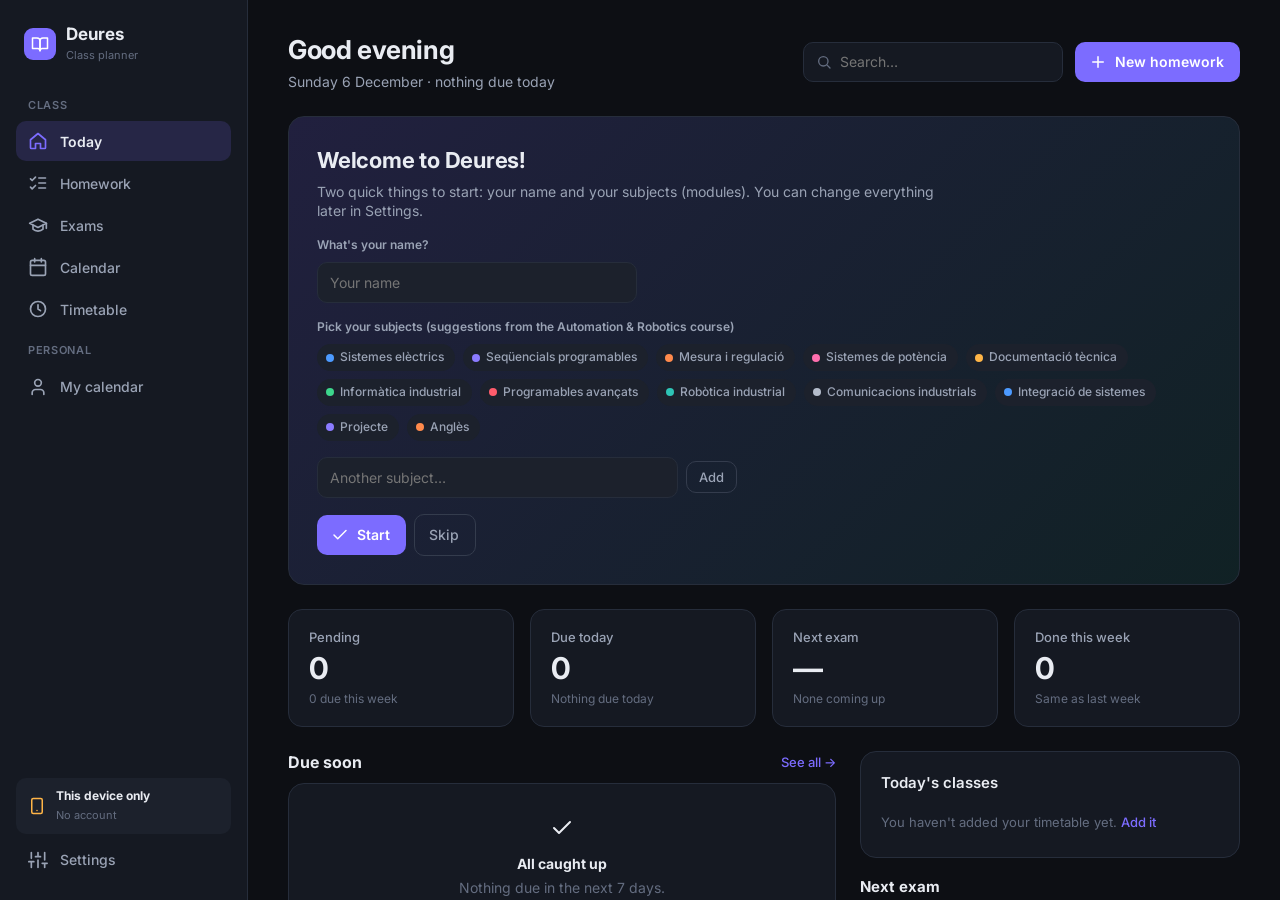
==== index.html @ d6d0799f "Add files via upload" ====
<!DOCTYPE html>
<html lang="es">
<head>
<meta charset="utf-8">
<meta name="viewport" content="width=device-width,initial-scale=1,viewport-fit=cover">
<meta name="theme-color" content="#0D0F14">
<meta name="color-scheme" content="dark">
<meta name="mobile-web-app-capable" content="yes">
<meta name="apple-mobile-web-app-capable" content="yes">
<meta name="apple-mobile-web-app-status-bar-style" content="black-translucent">
<meta name="apple-mobile-web-app-title" content="Deures">
<meta name="description" content="Deberes, exámenes, horario y calendario personal.">
<title>Deures · Agenda de clase</title>
<link rel="manifest" href="manifest.webmanifest">
<link rel="icon" type="image/png" sizes="32x32" href="icons/favicon-32.png">
<link rel="apple-touch-icon" href="icons/apple-touch-180.png">
<link rel="preconnect" href="https://fonts.googleapis.com">
<link rel="preconnect" href="https://fonts.gstatic.com" crossorigin>
<link href="https://fonts.googleapis.com/css2?family=Inter:wght@400;500;600;700&display=swap" rel="stylesheet">
<style>
:root{
  --bg-app:#0D0F14; --bg-surface:#151922; --bg-elevated:#1C212C; --bg-hover:#242A37;
  --border:#262D3B; --border-strong:#343C4D;
  --text:#E9ECF2; --text-2:#9AA3B5; --text-3:#646D80; --on-accent:#fff;
  --accent:#7C6CFF; --accent-soft:rgba(124,108,255,.16);
  --personal:#2EC4B6; --personal-soft:rgba(46,196,182,.16);
  --success:#3DD68C; --success-soft:rgba(61,214,140,.16);
  --warning:#FFB547; --warning-soft:rgba(255,181,71,.16);
  --danger:#FF5C6C; --danger-soft:rgba(255,92,108,.16);
  --radius:12px; --radius-lg:16px;
  --sidebar:248px;
  --safe-b: env(safe-area-inset-bottom, 0px);
  --safe-t: env(safe-area-inset-top, 0px);
}
*{box-sizing:border-box;margin:0;padding:0}
html,body{height:100%}
body{background:var(--bg-app);color:var(--text);font:14px/1.4 'Inter',system-ui,-apple-system,Segoe UI,Roboto,sans-serif;-webkit-font-smoothing:antialiased;overflow:hidden}
button,input,textarea,select{font:inherit;color:inherit}
button{background:none;border:0;cursor:pointer}
input,textarea,select{background:var(--bg-elevated);border:1px solid var(--border);border-radius:10px;padding:10px 12px;outline:none;width:100%}
input:focus,textarea:focus,select:focus{border-color:var(--accent)}
textarea{resize:vertical;min-height:72px;line-height:1.5}
input[type=date],input[type=time]{color-scheme:dark}
select{appearance:none;-webkit-appearance:none}
svg.i{width:20px;height:20px;flex:none;stroke:currentColor;fill:none;stroke-width:2;stroke-linecap:round;stroke-linejoin:round}
svg.i.s14{width:14px;height:14px} svg.i.s16{width:16px;height:16px} svg.i.s18{width:18px;height:18px} svg.i.s24{width:24px;height:24px}
.muted{color:var(--text-3)} .sec{color:var(--text-2)}
.cap{font-size:11px;font-weight:600;letter-spacing:.06em;text-transform:uppercase;color:var(--text-3)}
.row{display:flex;align-items:center;gap:8px}
.grow{flex:1;min-width:0}
.hide{display:none!important}

/* ---------- app shell ---------- */
#app{display:flex;height:100%}
.sidebar{width:var(--sidebar);flex:none;background:var(--bg-surface);border-right:1px solid var(--border);display:flex;flex-direction:column;padding:24px 16px 20px;gap:2px;overflow-y:auto}
.logo{display:flex;align-items:center;gap:10px;padding:0 8px 20px}
.logo .mark{width:32px;height:32px;border-radius:9px;background:var(--accent);display:grid;place-items:center;color:#fff}
.logo b{font-size:17px;display:block;line-height:1.2}
.logo small{font-size:11px;color:var(--text-3)}
.nav-cap{padding:12px 12px 6px}
.nav{display:flex;align-items:center;gap:12px;padding:10px 12px;border-radius:10px;color:var(--text-2);font-weight:500;width:100%;text-align:left;text-decoration:none}
.nav:hover{background:var(--bg-hover);color:var(--text)}
.nav.on{background:var(--accent-soft);color:var(--text);font-weight:600}
.nav.on svg{color:var(--accent)}
.nav.pers.on{background:var(--personal-soft)} .nav.pers.on svg{color:var(--personal)}
.nav .badge{margin-left:auto;font-size:11px;font-weight:600;color:var(--text-2);background:var(--bg-elevated);border-radius:999px;padding:1px 7px}
.sync{display:flex;align-items:center;gap:10px;padding:10px 12px;border-radius:10px;background:var(--bg-elevated);margin-top:auto;margin-bottom:4px}
.sync b{font-size:12px;display:block} .sync small{font-size:11px;color:var(--text-3)}
.sync.ok svg{color:var(--success)} .sync.warn svg{color:var(--warning)} .sync.load svg{color:var(--text-3)}
main{flex:1;min-width:0;overflow-y:auto;padding:32px 40px;display:flex;flex-direction:column;gap:24px}
.head{display:flex;align-items:center;justify-content:space-between;gap:16px;flex-wrap:wrap}
.head h1{font-size:26px;letter-spacing:-.015em;font-weight:700}
.head p{color:var(--text-2);margin-top:4px}
.head .acts{display:flex;align-items:center;gap:12px}
.search{display:flex;align-items:center;gap:8px;width:260px;height:40px;padding:0 12px;border-radius:10px;background:var(--bg-surface);border:1px solid var(--border);color:var(--text-3)}
.search input{border:0;background:none;padding:0;height:100%;color:var(--text)}
.btn{display:inline-flex;align-items:center;justify-content:center;gap:8px;padding:10px 16px 10px 14px;border-radius:10px;background:var(--accent);color:#fff;font-weight:600;white-space:nowrap}
.btn:hover{filter:brightness(1.08)}
.btn.pers{background:var(--personal);color:#06201d}
.btn.ghost{background:none;border:1px solid var(--border-strong);color:var(--text-2);font-weight:500}
.btn.ghost:hover{background:var(--bg-hover);color:var(--text)}
.btn.danger{background:none;border:1px solid var(--border-strong);color:var(--danger);font-weight:500}
.btn.sm{padding:6px 12px;font-size:13px}
.link{color:var(--accent);font-weight:500;font-size:13px;text-decoration:none}
.link:hover{text-decoration:underline}
.exam .info .chip,.detail>.chip,.sheet>.chip{align-self:flex-start}
.card{background:var(--bg-surface);border:1px solid var(--border);border-radius:var(--radius-lg);padding:20px;display:flex;flex-direction:column;gap:14px}
.card h3{font-size:15px;font-weight:600}
.card-h{display:flex;align-items:center;justify-content:space-between;gap:8px}
.empty{color:var(--text-3);font-size:13px;padding:6px 0}
.empty-big{text-align:center;padding:48px 20px;color:var(--text-2);display:flex;flex-direction:column;align-items:center;gap:12px}
.empty-big svg{width:40px;height:40px;color:var(--text-3)}

/* stats */
.stats{display:grid;grid-template-columns:repeat(4,1fr);gap:16px}
.stat{background:var(--bg-surface);border:1px solid var(--border);border-radius:14px;padding:18px 20px;display:flex;flex-direction:column;gap:6px;text-align:left}
.stat span{font-size:13px;color:var(--text-2);font-weight:500}
.stat b{font-size:30px;letter-spacing:-.02em;line-height:1.1}
.stat small{font-size:12px;color:var(--text-3)}

/* chip */
.chip{display:inline-flex;align-items:center;gap:6px;padding:4px 10px 4px 8px;border-radius:999px;background:var(--bg-elevated);font-size:12px;font-weight:500;color:var(--text-2);max-width:220px;white-space:nowrap}
.chip i{width:8px;height:8px;border-radius:50%;flex:none;background:var(--c,#888)}
.chip em{font-style:normal;overflow:hidden;text-overflow:ellipsis}
button.chip{border:1px solid transparent}
button.chip:hover{color:var(--text)}
button.chip.on{background:color-mix(in srgb,var(--c) 18%,transparent);border-color:var(--c);color:var(--text)}
.pill-f{padding:5px 12px;border-radius:999px;background:var(--bg-elevated);font-size:12px;font-weight:500;color:var(--text-2)}
.pill-f.on{background:var(--accent-soft);color:var(--accent);font-weight:600}

/* segmented */
.seg{display:inline-flex;gap:2px;padding:3px;border-radius:10px;background:var(--bg-elevated)}
.seg.box{background:var(--bg-surface);border:1px solid var(--border);padding:4px}
.seg button{padding:6px 14px;border-radius:7px;color:var(--text-2);font-weight:500;font-size:13px;flex:1;white-space:nowrap}
.seg button.on{background:var(--bg-hover);color:var(--text);font-weight:600}
.seg button.on.alta{background:var(--danger-soft);color:var(--danger)}
.seg button.on.media{background:var(--warning-soft);color:var(--warning)}
.seg button.on.baja{background:var(--bg-hover);color:var(--text)}
.seg button.on.acc{background:var(--accent-soft);color:var(--text)}
.seg button.on.pers{background:var(--personal-soft);color:var(--personal)}
.seg.full{display:flex;width:100%}

/* task row */
.task{display:flex;align-items:center;gap:14px;padding:14px 16px;border-radius:var(--radius);background:var(--bg-surface);border:1px solid var(--border);cursor:pointer;text-align:left;width:100%}
.task:hover{border-color:var(--border-strong)}
.task.sel{border-color:var(--accent);box-shadow:0 0 0 .5px var(--accent)}
.task.done{opacity:.7}
.task.done .t-title{color:var(--text-3);text-decoration:line-through}
.cb{width:20px;height:20px;border-radius:6px;border:1.5px solid var(--text-3);flex:none;display:grid;place-items:center;color:var(--bg-app)}
.cb:hover{border-color:var(--success)}
.cb.on{background:var(--success);border-color:var(--success)}
.cb.on svg{stroke-width:3}
.cb.sm{width:18px;height:18px;border-radius:5px}
.t-body{flex:1;min-width:0;display:flex;flex-direction:column;gap:6px}
.t-title{font-weight:500;overflow:hidden;text-overflow:ellipsis;white-space:nowrap}
.t-meta{display:flex;align-items:center;gap:12px;font-size:12px;color:var(--text-2);min-width:0;flex-wrap:wrap;row-gap:4px}
.t-meta .m{display:inline-flex;align-items:center;gap:4px;white-space:nowrap}
.t-meta .m svg{color:var(--text-3)}
.t-meta .over{color:var(--danger)}
.t-meta .m.st{color:var(--text-3)}
.kind{font-size:10px;font-weight:700;letter-spacing:.06em;padding:2px 6px;border-radius:5px;background:var(--accent-soft);color:var(--accent)}
.kind.examen{background:var(--danger-soft);color:var(--danger)}
.kind.personal{background:var(--personal-soft);color:var(--personal)}
.kind.deber{background:var(--bg-elevated);color:var(--text-2)}
.flag{color:var(--text-3)} .flag.alta{color:var(--danger)} .flag.media{color:var(--warning)}
.group{display:flex;flex-direction:column;gap:10px}
.group .cap{margin-top:6px}
.group .cap.red{color:var(--danger)}

/* hoy */
.cols{display:grid;grid-template-columns:1fr 380px;gap:24px;align-items:start}
.side{display:flex;flex-direction:column;gap:16px}
.cls{display:flex;gap:12px;padding:8px;border-radius:10px;align-items:stretch}
.cls.now{background:var(--accent-soft)}
.cls .tm{width:42px;flex:none;display:flex;flex-direction:column;gap:2px}
.cls .tm b{font-size:13px} .cls .tm small{font-size:12px;color:var(--text-3)}
.cls .bar{width:3px;border-radius:2px;background:var(--c);flex:none}
.cls .inf{display:flex;flex-direction:column;gap:3px;min-width:0}
.cls .inf b{font-weight:500;display:flex;align-items:center;gap:8px}
.cls .inf small{font-size:12px;color:var(--text-3)}
.now-b{font-size:10px;font-weight:700;background:var(--accent);color:#fff;border-radius:5px;padding:2px 6px}
.pers-row{display:flex;align-items:center;gap:10px;font-size:13px}
.pers-row i{width:8px;height:8px;border-radius:50%;background:var(--personal);flex:none}
.pers-row small{color:var(--text-3);font-weight:500;font-size:12px}
.mob-now{display:none}

/* exam card */
.grid-ex{display:grid;grid-template-columns:repeat(auto-fill,minmax(300px,1fr));gap:16px}
.exam{background:var(--bg-surface);border:1px solid var(--border);border-radius:var(--radius-lg);padding:20px;display:flex;flex-direction:column;gap:16px;cursor:pointer;text-align:left;width:100%}
.exam:hover{border-color:var(--border-strong)}
.exam .top{display:flex;gap:14px;align-items:center}
.cd{width:64px;height:64px;border-radius:14px;display:flex;flex-direction:column;align-items:center;justify-content:center;flex:none;background:var(--accent-soft);color:var(--accent)}
.cd b{font-size:26px;line-height:1;letter-spacing:-.02em} .cd small{font-size:11px;font-weight:500}
.cd.d{background:var(--danger-soft);color:var(--danger)} .cd.w{background:var(--warning-soft);color:var(--warning)}
.cd b.sm{font-size:16px}
.exam .info{display:flex;flex-direction:column;gap:8px;min-width:0}
.exam .info b{font-size:15px;font-weight:600}
.exam .date{display:flex;align-items:center;gap:6px;font-size:12px;color:var(--text-2);font-weight:500}
.exam .date svg{color:var(--text-3)}
.prog{display:flex;flex-direction:column;gap:8px}
.prog .row{justify-content:space-between;font-size:12px;color:var(--text-2);font-weight:500}
.track{height:6px;border-radius:3px;background:var(--bg-elevated);overflow:hidden}
.track i{display:block;height:100%;border-radius:3px;background:var(--accent)}
.track.ok i{background:var(--success)}
.past{background:var(--bg-surface);border:1px solid var(--border);border-radius:var(--radius-lg);padding:4px 0}
.past button{display:flex;align-items:center;gap:16px;padding:14px 20px;width:100%;text-align:left;border-bottom:1px solid var(--border)}
.past button:last-child{border-bottom:0}
.past button:hover{background:var(--bg-hover)}
.past .t{flex:1;min-width:0;font-weight:500;overflow:hidden;text-overflow:ellipsis;white-space:nowrap}
.past .d{width:90px;color:var(--text-3);font-size:13px}
.grade{min-width:44px;text-align:center;border-radius:8px;padding:4px 10px;font-weight:700;background:var(--bg-elevated);color:var(--text-2)}
.grade.ok{background:var(--success-soft);color:var(--success)} .grade.mid{background:var(--warning-soft);color:var(--warning)} .grade.bad{background:var(--danger-soft);color:var(--danger)}

/* deberes layout */
.toolbar{display:flex;align-items:center;gap:16px;flex-wrap:wrap}
.filters{display:flex;align-items:center;gap:8px;flex:1;min-width:0;overflow-x:auto;scrollbar-width:none}
.filters::-webkit-scrollbar{display:none}
.split{display:grid;grid-template-columns:1fr 400px;gap:24px;align-items:start;flex:1;min-height:0}
.list{display:flex;flex-direction:column;gap:10px}
.detail{position:sticky;top:0;background:var(--bg-surface);border:1px solid var(--border);border-radius:var(--radius-lg);padding:24px;display:flex;flex-direction:column;gap:18px;max-height:calc(100vh - 64px);overflow-y:auto}
.detail h2{font-size:20px;font-weight:600;letter-spacing:-.01em;line-height:1.3}
.prop{display:flex;align-items:center;gap:12px;font-size:13px}
.prop>span:first-child{width:84px;color:var(--text-3);flex:none}
.notes{width:100%;background:var(--bg-elevated);border:1px solid transparent;border-radius:10px;padding:12px 14px;color:var(--text-2);font-size:13px;line-height:1.5;min-height:80px}
.notes:focus{border-color:var(--accent);color:var(--text)}
.steps{display:flex;flex-direction:column;gap:10px}
.step{display:flex;align-items:center;gap:10px;font-size:13px}
.step.done span{color:var(--text-3);text-decoration:line-through}
.step span{flex:1}
.step .x{opacity:0;color:var(--text-3);padding:2px}
.step:hover .x{opacity:1}
.add-step{display:flex;align-items:center;gap:10px;color:var(--accent)}
.add-step input{background:none;border:0;padding:4px 0;color:var(--text);font-size:13px}
.add-step input::placeholder{color:var(--accent);font-weight:500}
.d-acts{display:flex;gap:10px;margin-top:auto}
.d-acts .btn:first-child{flex:1}

/* calendar */
.legend{display:flex;gap:18px;font-size:12px;color:var(--text-2);font-weight:500;flex-wrap:wrap}
.legend span{display:inline-flex;align-items:center;gap:6px}
.legend i{width:8px;height:8px;border-radius:50%;background:var(--c)}
.cal-wrap{display:grid;grid-template-columns:1fr 300px;gap:24px;flex:1;min-height:560px}
.month{background:var(--bg-surface);border:1px solid var(--border);border-radius:var(--radius-lg);display:grid;grid-template-rows:auto repeat(6,1fr);overflow:hidden}
.wd,.wk{display:grid;grid-template-columns:repeat(7,1fr)}
.wd span{padding:10px 12px}
.day{border-top:1px solid var(--border);border-right:1px solid var(--border);padding:8px;display:flex;flex-direction:column;gap:4px;min-width:0;min-height:96px;text-align:left;cursor:pointer}
.wk .day:last-child{border-right:0}
.day:hover{background:var(--bg-hover)}
.day.out{opacity:.45}
.day.sel{background:var(--bg-elevated)}
.day .n{font-size:12px;font-weight:500;color:var(--text-2);width:24px;height:24px;display:grid;place-items:center;border-radius:12px}
.day.sel .n{color:var(--text);font-weight:700}
.day.today .n{background:var(--accent);color:#fff;font-weight:700}
.day .more{font-size:11px;color:var(--text-3);padding-left:4px}
.dots{display:none}
.ev{display:flex;align-items:center;gap:6px;padding:3px 6px;border-radius:6px;font-size:11px;font-weight:500;background:color-mix(in srgb,var(--c) 18%,transparent);min-width:0;white-space:nowrap}
.ev::before{content:'';width:3px;height:12px;border-radius:2px;background:var(--c);flex:none}
.ev span{overflow:hidden;text-overflow:ellipsis}
.ev.done{opacity:.5;text-decoration:line-through}
.daypanel{background:var(--bg-surface);border:1px solid var(--border);border-radius:var(--radius-lg);padding:20px;display:flex;flex-direction:column;gap:14px}
.daypanel h3{font-size:18px;font-weight:600}
.dp-item{display:flex;gap:12px;padding:12px;border-radius:12px;background:color-mix(in srgb,var(--c) 16%,transparent);text-align:left;width:100%}
.dp-item .bar{width:3px;border-radius:2px;background:var(--c);flex:none}
.dp-item b{font-weight:600;display:block}
.dp-item small{font-size:12px;color:var(--text-2)}
.dp-item.done b{text-decoration:line-through;color:var(--text-3)}
.add-day{border:1px dashed var(--border-strong);border-radius:10px;padding:10px;color:var(--text-2);font-weight:500;margin-top:auto}
.add-day:hover{color:var(--text);border-color:var(--text-3)}
.switch{display:inline-flex;align-items:center;gap:10px;color:var(--text-2);font-weight:500;font-size:13px}
.switch i{width:36px;height:20px;border-radius:10px;background:var(--bg-hover);position:relative;transition:.15s}
.switch i::after{content:'';position:absolute;left:2px;top:2px;width:16px;height:16px;border-radius:50%;background:#fff;transition:.15s}
.switch.on i{background:var(--personal)} .switch.on i::after{left:18px}
.mnav{display:flex;align-items:center;gap:4px;padding:4px;border-radius:10px;background:var(--bg-surface);border:1px solid var(--border)}
.mnav button{padding:6px;border-radius:7px;color:var(--text-2)} .mnav button:hover{background:var(--bg-hover);color:var(--text)}
.mnav button.t{padding:5px 12px;background:var(--bg-hover);color:var(--text);font-weight:600;font-size:13px}

/* horario */
.week{background:var(--bg-surface);border:1px solid var(--border);border-radius:var(--radius-lg);position:relative;overflow:hidden}
.week .hdr{display:grid;grid-template-columns:72px repeat(var(--nd),1fr);border-bottom:1px solid var(--bg-elevated);height:44px;align-items:center}
.week .hdr span{font-size:12px;font-weight:600;color:var(--text-2);padding-left:10px}
.week .hdr span.today{color:var(--accent)}
.week .body{position:relative;display:grid;grid-template-columns:72px repeat(var(--nd),1fr)}
.week .hours{position:relative}
.week .hours span{position:absolute;left:14px;font-size:11px;color:var(--text-3);font-weight:500;transform:translateY(4px)}
.week .col{position:relative;border-left:1px solid var(--bg-elevated);cursor:copy}
.week .line{position:absolute;z-index:0;left:72px;right:0;height:1px;background:var(--bg-elevated);pointer-events:none}
.week .line.half{opacity:.5}
.blk{position:absolute;z-index:1;left:6px;right:6px;border-radius:10px;padding:10px 12px;background:color-mix(in srgb,var(--c) 16%,var(--bg-surface));border-left:3px solid var(--c);display:flex;flex-direction:column;gap:3px;overflow:hidden;text-align:left;cursor:pointer}
.blk:hover{background:color-mix(in srgb,var(--c) 26%,var(--bg-surface))}
.blk b{font-size:13px;font-weight:600;line-height:1.25}
.blk small{font-size:11px;color:var(--text-2);font-weight:500}
.blk small.r{color:var(--text-3);font-weight:400}
.nowline{position:absolute;height:2px;background:var(--danger);pointer-events:none;z-index:2}
.nowline::before{content:'';position:absolute;left:-5px;top:-4px;width:10px;height:10px;border-radius:50%;background:var(--danger)}
.week-mob{display:none;flex-direction:column;gap:10px}

/* personal */
.pers-wrap{display:grid;grid-template-columns:340px 1fr;gap:24px;align-items:start}
.mini{display:grid;grid-template-columns:repeat(7,1fr);row-gap:2px}
.mini span{text-align:center;font-size:11px;font-weight:600;color:var(--text-3);padding:4px 0}
.mini button{height:38px;display:flex;flex-direction:column;align-items:center;justify-content:center;gap:2px;font-size:12px;font-weight:500}
.mini button em{width:26px;height:26px;border-radius:13px;display:grid;place-items:center;font-style:normal}
.mini button:hover em{background:var(--bg-hover)}
.mini button.out{color:var(--text-3)}
.mini button.today em{background:var(--personal);color:var(--bg-app);font-weight:700}
.mini button.sel em{outline:1.5px solid var(--personal)}
.mini button i{width:4px;height:4px;border-radius:2px;background:transparent}
.mini button.has i{background:var(--personal)}
.agenda{display:flex;flex-direction:column;gap:12px}
.ag-h{display:flex;align-items:center;gap:8px;padding-top:4px;font-weight:600}
.ag-h.today{color:var(--personal)}
.ag-h small{font-size:12px;color:var(--text-3);font-weight:400}
.evrow{display:flex;align-items:center;gap:16px;padding:14px 18px;border-radius:12px;background:var(--bg-surface);border:1px solid var(--border);text-align:left;width:100%}
.evrow:hover{border-color:var(--border-strong)}
.evrow.past{opacity:.55}
.evrow .tm{width:56px;flex:none;font-weight:600}
.evrow .bar{width:3px;height:36px;border-radius:2px;background:var(--c);flex:none}
.evrow .inf{flex:1;min-width:0;display:flex;flex-direction:column;gap:4px}
.evrow .inf b{font-weight:600}
.evrow .inf small{font-size:12px;color:var(--text-3);display:flex;align-items:center;gap:4px}
.cats{display:flex;flex-wrap:wrap;gap:8px}

/* ajustes */
.set-wrap{display:grid;grid-template-columns:1fr 1fr;gap:24px;align-items:start}
.subj-row{display:flex;align-items:center;gap:10px}
.subj-row input{padding:8px 10px}
.colorbtn{width:28px;height:28px;border-radius:8px;background:var(--c);flex:none;border:2px solid rgba(255,255,255,.08)}
.iconbtn{width:32px;height:32px;border-radius:8px;display:grid;place-items:center;color:var(--text-3);flex:none}
.iconbtn:hover{background:var(--bg-hover);color:var(--danger)}
.sugg{display:flex;flex-wrap:wrap;gap:8px}
.howto{font-size:13px;color:var(--text-2);line-height:1.6}
.howto b{color:var(--text)}
.howto ol{padding-left:18px;display:flex;flex-direction:column;gap:4px}
.banner{display:flex;align-items:center;gap:14px;padding:14px 18px;border-radius:12px;background:var(--accent-soft);border:1px solid color-mix(in srgb,var(--accent) 40%,transparent);font-size:13px}
.banner.warn{background:var(--warning-soft);border-color:color-mix(in srgb,var(--warning) 40%,transparent)}
.welcome{background:linear-gradient(135deg,rgba(124,108,255,.18),rgba(46,196,182,.10));border:1px solid var(--border);border-radius:var(--radius-lg);padding:28px;display:flex;flex-direction:column;gap:16px}
.welcome h2{font-size:22px;letter-spacing:-.01em}
.welcome p{color:var(--text-2);max-width:620px}

/* modal / sheet */
#modal{position:fixed;inset:0;z-index:50;display:none}
#modal.open{display:block}
.scrim{position:absolute;inset:0;background:rgba(0,0,0,.55);animation:fade .15s}
.sheet{position:absolute;left:50%;top:50%;transform:translate(-50%,-50%);width:min(520px,calc(100vw - 32px));max-height:calc(100vh - 48px);overflow-y:auto;background:var(--bg-surface);border:1px solid var(--border);border-radius:20px;padding:22px 24px 24px;display:flex;flex-direction:column;gap:16px;animation:pop .15s}
.sheet .handle{display:none}
.sheet-h{display:flex;align-items:center;justify-content:space-between}
.sheet-h h2{font-size:20px}
.lbl{font-size:12px;font-weight:600;color:var(--text-2)}
.field{display:flex;flex-direction:column;gap:8px}
.wrap{display:flex;flex-wrap:wrap;gap:8px}
.quick{display:flex;gap:8px}
.quick button{flex:1;padding:8px 10px;border-radius:10px;background:var(--bg-elevated);color:var(--text-2);font-weight:500;font-size:13px;border:1px solid transparent}
.quick button.on{background:var(--accent-soft);border-color:var(--accent);color:var(--accent);font-weight:600}
.two{display:grid;grid-template-columns:1fr 1fr;gap:8px}
.title-in{font-size:16px;font-weight:500;padding:14px}
.err{color:var(--danger);font-size:12px}
@keyframes fade{from{opacity:0}} @keyframes pop{from{opacity:0;transform:translate(-50%,-48%)}}
@keyframes up{from{transform:translateY(40px);opacity:0}}

/* toast */
#toast{position:fixed;left:50%;bottom:24px;transform:translateX(-50%);z-index:60;display:flex;flex-direction:column;gap:8px;align-items:center;pointer-events:none}
.toast{pointer-events:auto;background:var(--bg-hover);border:1px solid var(--border-strong);border-radius:12px;padding:10px 12px 10px 16px;display:flex;align-items:center;gap:14px;font-size:13px;box-shadow:0 10px 30px rgba(0,0,0,.4);animation:up .2s}
.toast button{color:var(--accent);font-weight:600;padding:4px 6px}

/* mobile */
.bottom{display:none}
.fab{display:none}
.mob-head{display:none}
@media (max-width:1180px){
  .cols{grid-template-columns:1fr 320px}
  .split{grid-template-columns:1fr 340px}
  .stats{grid-template-columns:repeat(2,1fr)}
  .cal-wrap{grid-template-columns:1fr 260px}
}
@media (max-width:899px){
  body{overflow:auto}
  #app{display:block;height:auto}
  .sidebar{display:none}
  main{overflow:visible;padding:calc(20px + var(--safe-t)) 16px calc(110px + var(--safe-b));gap:18px;min-height:100vh}
  .head h1{font-size:22px}
  .head .search{display:none}
  .head .btn{display:none}
  .mob-head{display:flex}
  .stats{grid-template-columns:repeat(3,1fr);gap:8px}
  .stat{padding:12px 14px;border-radius:14px;gap:2px}
  .stat b{font-size:20px} .stat small{display:none} .stat span{order:2;font-size:12px}
  .stat.hide-m{display:none}
  .cols,.split,.cal-wrap,.pers-wrap,.set-wrap{grid-template-columns:1fr}
  .side .cls-card{display:none}
  .mob-now{display:flex}
  .detail-col{display:none}
  .task{padding:12px 14px;gap:12px}
  .t-meta .m.st{display:none}
  .grid-ex{grid-template-columns:1fr}
  .past .d{display:none} .past .chip{display:none}
  .toolbar{gap:10px}
  .toolbar .sort{display:none}
  .seg.box{width:100%} .seg.box button{flex:1}
  .month{grid-template-rows:auto repeat(6,56px)}
  .day{min-height:0;padding:4px;align-items:center;gap:2px}
  .day .ev,.day .more{display:none}
  .dots{display:flex;gap:2px;justify-content:center}
  .dots i{width:5px;height:5px;border-radius:50%;background:var(--c)}
  .cal-head .switch span{display:none}
  .week-desk{display:none}
  .week-mob{display:flex}
  .bottom{display:flex;position:fixed;left:0;right:0;bottom:0;z-index:40;background:var(--bg-surface);border-top:1px solid var(--border);padding:8px 8px calc(8px + var(--safe-b));justify-content:space-around}
  .bottom button{display:flex;flex-direction:column;align-items:center;gap:4px;font-size:10px;font-weight:500;color:var(--text-3);width:64px;padding:4px 0}
  .bottom button.on{color:var(--text);font-weight:600} .bottom button.on svg{color:var(--accent)}
  .fab{display:grid;place-items:center;position:fixed;right:16px;bottom:calc(84px + var(--safe-b));width:56px;height:56px;border-radius:18px;background:var(--accent);color:#fff;z-index:41;box-shadow:0 8px 24px rgba(124,108,255,.35)}
  .fab.pers{background:var(--personal);color:#06201d;box-shadow:0 8px 24px rgba(46,196,182,.3)}
  .sheet{left:0;right:0;top:auto;bottom:0;transform:none;width:100%;max-height:92vh;border-radius:24px 24px 0 0;padding:12px 20px calc(24px + var(--safe-b));animation:up .2s}
  .sheet .handle{display:block;width:40px;height:4px;border-radius:2px;background:var(--border-strong);margin:0 auto}
  .quick button{padding:8px 4px}
  #toast{bottom:calc(150px + var(--safe-b))}
  .welcome{padding:20px}
}

/* ---------- PWA: acceso, avisos, instalar ---------- */
body.authing .sidebar, body.authing .bottom, body.authing .fab{display:none!important}
body.authing main{padding:0}
.auth{min-height:100%;display:grid;place-items:center;padding:24px 16px calc(24px + var(--safe-b))}
.auth-card{width:min(420px,100%);background:var(--bg-surface);border:1px solid var(--border);border-radius:20px;padding:28px 24px;display:flex;flex-direction:column;gap:14px}
.auth-card h2{font-size:22px;letter-spacing:-.01em;margin-top:6px}
.auth-card .btn{padding:12px 16px}
.btn[disabled]{opacity:.6;cursor:default}
.opt{display:flex;align-items:center;justify-content:space-between;gap:14px;padding:4px 0}
.opt span{display:flex;flex-direction:column;gap:2px}
.opt b{font-size:14px;font-weight:600}
.opt small{font-size:12px;color:var(--text-3);line-height:1.4}
.opt .switch{flex:none}
.switch.on i{background:var(--accent)}
.cal-head .switch.on i{background:var(--personal)}
code.url{font:12px/1.4 ui-monospace,SFMono-Regular,Menlo,monospace;color:var(--text-2);background:var(--bg-elevated);padding:8px 10px;border-radius:8px;word-break:break-all}
.howto.err{color:var(--danger)}
@media (display-mode: standalone){ .sidebar{padding-top:calc(24px + var(--safe-t))} }

</style>
</head>
<body>
<div id="app"><nav id="sidebar" class="sidebar" aria-label="Menu"></nav><main id="main"></main></div>
<nav id="bottom" class="bottom" aria-label="Menu"></nav>
<button id="fab" class="fab" aria-label="+"></button>
<div id="modal"></div>
<div id="toast" aria-live="polite"></div>
<script src="config.js"></script>
<script src="vendor/supabase.js"></script>
<script>
/* ================= TRADUCCIONES =================
   Clave = texto en castellano → [català, English]. Si falta una, se muestra el castellano. */
const TR={
'Sin fecha':['Sense data','No date'],'Hoy':['Avui','Today'],'Mañana':['Demà','Tomorrow'],'Ayer':['Ahir','Yesterday'],
'hoy':['avui','today'],'mañana':['demà','tomorrow'],'ayer':['ahir','yesterday'],
'en {n} días':["d'aquí a {n} dies",'in {n} days'],'hace {n} días':['fa {n} dies','{n} days ago'],
'Vencidos':['Endarrerits','Overdue'],'Esta semana':['Aquesta setmana','This week'],'Próxima semana':['La setmana que ve','Next week'],'Más adelante':['Més endavant','Later'],
'temas':['temes','topics'],'pasos':['passos','steps'],
'Marcar como pendiente':['Marcar com a pendent','Mark as pending'],'Marcar como hecho':['Marcar com a fet','Mark as done'],
'(sin título)':['(sense títol)','(untitled)'],'Prioridad':['Prioritat','Priority'],'sin fecha':['sense data','no date'],
'HOY':['AVUI','TODAY'],'¡suerte!':['sort!','good luck!'],'día':['dia','day'],'días':['dies','days'],'Examen':['Examen','Exam'],
'Repaso':['Repàs','Revision'],'Añade los temas para seguir tu repaso':['Afegeix els temes per seguir el repàs','Add topics to track your revision'],
'Buscar…':['Cerca…','Search…'],'Buenas noches':['Bona nit','Good evening'],'Buenos días':['Bon dia','Good morning'],'Buenas tardes':['Bona tarda','Good afternoon'],
'Cargando tus datos…':['Carregant les teves dades…','Loading your data…'],'nada que entregar hoy':['res a lliurar avui','nothing due today'],
'Nuevo deber':['Nou deure','New homework'],
'Tienes datos guardados solo en este navegador. ¿Quieres subirlos a tu cuenta?':['Tens dades desades només en aquest navegador. Les vols pujar al teu compte?','You have data saved only in this browser. Upload it to your account?'],
'Subirlos':['Pujar-les','Upload'],'Ahora no':['Ara no','Not now'],
'Activa los avisos en este dispositivo para que te recuerde entregas y exámenes aunque la app esté cerrada.':["Activa els avisos en aquest dispositiu perquè et recordi lliuraments i exàmens encara que l'app estigui tancada.",'Turn on notifications on this device to get reminders for homework and exams even when the app is closed.'],
'Activar':['Activar','Turn on'],'Pendientes':['Pendents','Pending'],'{n} vencen esta semana':['{n} vencen aquesta setmana','{n} due this week'],
'Para hoy':['Per avui','Due today'],'La próxima a las {h}':['La pròxima a les {h}','Next one at {h}'],'Sin hora concreta':['Sense hora concreta','No set time'],'Día libre de entregas':['Dia sense lliuraments','Nothing due today'],
'Próximo examen':['Proper examen','Next exam'],'d':['d','d'],'Ninguno a la vista':['Cap a la vista','None coming up'],
'Hechas esta semana':['Fetes aquesta setmana','Done this week'],'+{n} que la semana pasada':['+{n} que la setmana passada','+{n} vs last week'],'{n} que la semana pasada':['{n} que la setmana passada','{n} vs last week'],'Igual que la semana pasada':['Igual que la setmana passada','Same as last week'],
'Ahora en clase':['Ara a classe','In class now'],'Siguiente clase':['Propera classe','Next class'],'hasta las {h}':['fins a les {h}','until {h}'],'a las {h}':['a les {h}','at {h}'],
'Clase':['Classe','Class'],'luego {s} a las {h}':['després {s} a les {h}','then {s} at {h}'],'clase':['classe','class'],
'Para entregar pronto':['Per lliurar aviat','Due soon'],'Ver todos':['Veure-ho tot','See all'],'Todo al día':['Tot al dia','All caught up'],
'No tienes entregas en los próximos 7 días.':['No tens lliuraments els propers 7 dies.','Nothing due in the next 7 days.'],'Añadir deber':['Afegir deure','Add homework'],
'Clases de hoy':["Classes d'avui","Today's classes"],'AHORA':['ARA','NOW'],'Hoy no tienes clase.':['Avui no tens classe.','No classes today.'],
'Aún no has puesto tu horario.':['Encara no has posat el teu horari.',"You haven't added your timetable yet."],'Añadirlo':['Afegir-lo','Add it'],
'{n} más después':['{n} més després','{n} more after'],'No hay exámenes a la vista.':['No hi ha exàmens a la vista.','No exams coming up.'],'Añadir uno':['Afegir-ne un','Add one'],
'Personal hoy':['Personal avui','Personal today'],'Todo el día':['Tot el dia','All day'],'Nada planeado.':['Res planejat.','Nothing planned.'],'Ver mi calendario':['Veure el meu calendari','See my calendar'],
'¡Bienvenido a Deures!':['Benvingut a Deures!','Welcome to Deures!'],
'Dos cosas rápidas para empezar: tu nombre y tus asignaturas (módulos). Luego podrás cambiarlo todo en Ajustes.':["Dues coses ràpides per començar: el teu nom i les teves assignatures (mòduls). Després ho podràs canviar tot a Configuració.",'Two quick things to start: your name and your subjects (modules). You can change everything later in Settings.'],
'¿Cómo te llamas?':['Com et dius?',"What's your name?"],'Tu nombre':['El teu nom','Your name'],
'Elige tus asignaturas (sugerencias del CFGS de Automatización y Robótica)':['Tria les teves assignatures (suggeriments del CFGS d\'Automatització i Robòtica)','Pick your subjects (suggestions from the Automation & Robotics course)'],
'Otra asignatura…':['Una altra assignatura…','Another subject…'],'Añadir':['Afegir','Add'],'Empezar con {n} asignaturas':['Començar amb {n} assignatures','Start with {n} subjects'],'Empezar':['Començar','Start'],'Saltar':['Saltar','Skip'],
'Todos':['Tots','All'],'Hechos':['Fets','Done'],'Resultados':['Resultats','Results'],'Deberes':['Deures','Homework'],
'{n} resultados para “{q}”':['{n} resultats per a “{q}”','{n} results for “{q}”'],'{n} pendientes · {m} hechos':['{n} pendents · {m} fets','{n} pending · {m} done'],
'Todas':['Totes','All'],'Ordenado por fecha de entrega':['Ordenat per data de lliurament','Sorted by due date'],'Sin resultados':['Cap resultat','No results'],
'Aún no has completado nada':['Encara no has completat res',"You haven't completed anything yet"],'¡Nada pendiente!':['Res pendent!','Nothing pending!'],'Prueba con otra palabra.':['Prova una altra paraula.','Try another word.'],
'Añade un deber con el botón “Nuevo deber”.':['Afegeix un deure amb el botó “Nou deure”.','Add homework with the “New homework” button.'],
'Selecciona un deber para ver sus pasos y notas':['Selecciona un deure per veure els passos i les notes','Select a task to see its steps and notes'],
'Editar':['Editar','Edit'],'Sin asignatura':['Sense assignatura','No subject'],'Fecha':['Data','Date'],'Cuándo':['Quan','When'],'Entrega':['Lliurament','Assignment'],'Lugar':['Lloc','Place'],'Tipo':['Tipus','Type'],
'Nota':['Nota','Grade'],'sobre 10':['sobre 10','out of 10'],'Notas':['Notes','Notes'],'Apuntes, enlaces, lo que necesites…':['Apunts, enllaços, el que necessitis…','Notes, links, anything you need…'],
'Temas a repasar':['Temes per repassar','Topics to revise'],'Pasos':['Passos','Steps'],'{n} de {m}':['{n} de {m}','{n} of {m}'],'Quitar':['Treure','Remove'],
'Añadir tema (Enter)':['Afegir tema (Enter)','Add topic (Enter)'],'Añadir paso (Enter)':['Afegir pas (Enter)','Add step (Enter)'],'Eliminar':['Eliminar','Delete'],
'Exámenes':['Exàmens','Exams'],'el siguiente {d}':['el següent {d}','next one {d}'],'Sin exámenes a la vista':['Sense exàmens a la vista','No exams coming up'],'Nuevo examen':['Nou examen','New exam'],
'Próximos':['Propers','Upcoming'],'Ningún examen pendiente':['Cap examen pendent','No upcoming exams'],
'Cuando te pongan fecha, añádelo y verás la cuenta atrás.':["Quan et posin data, afegeix-lo i veuràs el compte enrere.","When you get a date, add it and you'll see the countdown."],
'Añadir examen':['Afegir examen','Add exam'],'Pasados':['Passats','Past'],'Media de notas':['Mitjana de notes','Average grade'],
'y':['i','and'],'este mes':['aquest mes','this month'],'Mostrar personal':['Mostrar personal','Show personal'],'Mes anterior':['Mes anterior','Previous month'],'Mes siguiente':['Mes següent','Next month'],
'Deberes y entregas (color de la asignatura)':["Deures i lliuraments (color de l'assignatura)",'Homework and assignments (subject colour)'],'Personal':['Personal','Personal'],
'+{n} más':['+{n} més','+{n} more'],'{n} personal':['{n} personal','{n} personal'],'Nada apuntado':['Res apuntat','Nothing scheduled'],'Añadir a este día':['Afegir a aquest dia','Add to this day'],
'Horario':['Horari','Timetable'],'{n} clases a la semana · toca un hueco para añadir':['{n} classes a la setmana · toca un forat per afegir','{n} classes a week · tap a gap to add one'],
'Pon tu horario de clase':["Posa l'horari de classe",'Set up your class timetable'],'Añadir clase':['Afegir classe','Add class'],
'Aún no has añadido tu horario':["Encara no has afegit l'horari","You haven't added your timetable yet"],
'Añade cada clase (día, hora, asignatura y aula) y en “Hoy” verás qué te toca.':['Afegeix cada classe (dia, hora, assignatura i aula) i a “Avui” veuràs què et toca.','Add each class (day, time, subject and room) and “Today” will show what you have.'],
'Añadir la primera clase':['Afegir la primera classe','Add the first class'],'Sin clases el {d}.':['Sense classes el {d}.','No classes on {d}.'],'Añadir clase el {d}':['Afegir classe el {d}','Add class on {d}'],
'Mi calendario':['El meu calendari','My calendar'],'Tus planes fuera de clase':['Els teus plans fora de classe','Your plans outside class'],'Nuevo evento':['Nou esdeveniment','New event'],'Categorías':['Categories','Categories'],
'Nada este día':['Res aquest dia','Nothing this day'],'No tienes planes apuntados':['No tens plans apuntats',"You don't have any plans yet"],'Médico, quedadas, entrenos… apúntalos aquí.':['Metge, quedades, entrenaments… apunta-ho aquí.','Doctor, meetups, training… note them here.'],
'Ocultar eventos pasados':['Amagar esdeveniments passats','Hide past events'],'Ver también eventos pasados':['Veure també esdeveniments passats','Show past events too'],
'{n} cambios esperando conexión. Se enviarán solos.':["{n} canvis esperant connexió. S'enviaran sols.",'{n} changes waiting for a connection. They will be sent automatically.'],
'Tus datos se guardan en tu cuenta y llegan al momento a tu móvil y a tus PCs.':['Les teves dades es desen al teu compte i arriben al moment al mòbil i als teus PCs.','Your data is saved to your account and reaches your phone and PCs instantly.'],
'Reconectando… mientras tanto puedes seguir usando la app: los cambios se guardan aquí y se envían al volver la conexión.':["Reconnectant… mentrestant pots continuar fent servir l'app: els canvis es desen aquí i s'envien quan torni la connexió.",'Reconnecting… you can keep using the app meanwhile: changes are saved here and sent when the connection is back.'],
'Estás usando la app sin cuenta: los datos se guardan solo en este dispositivo.':["Estàs fent servir l'app sense compte: les dades es desen només en aquest dispositiu.","You're using the app without an account: data is only saved on this device."],
'Cerrar sesión':['Tancar sessió','Sign out'],'Entrar con mi cuenta':['Entrar amb el meu compte','Sign in with my account'],
'Para recibir avisos necesitas entrar con tu cuenta.':['Per rebre avisos has d\'entrar amb el teu compte.','You need to sign in to get notifications.'],
'Este navegador no admite notificaciones push. En Android usa Chrome; en PC, Chrome o Edge.':['Aquest navegador no admet notificacions push. A Android fes servir Chrome; al PC, Chrome o Edge.',"This browser doesn't support push notifications. On Android use Chrome; on PC, Chrome or Edge."],
'En iPhone, primero añade la app a la pantalla de inicio desde Safari.':["A l'iPhone, primer afegeix l'app a la pantalla d'inici des de Safari.",'On iPhone, first add the app to your home screen from Safari.'],
'Las notificaciones están bloqueadas para esta web. Desbloquéalas en el candado de la barra de direcciones (o en Ajustes del sistema > Apps) y vuelve aquí.':["Les notificacions estan bloquejades per a aquest web. Desbloqueja-les al cadenat de la barra d'adreces (o a Configuració del sistema > Apps) i torna aquí.",'Notifications are blocked for this site. Unblock them from the padlock in the address bar (or System settings > Apps) and come back.'],
'Activados en este dispositivo':['Activats en aquest dispositiu','On for this device'],'Enviar prueba':['Enviar prova','Send test'],'Desactivar aquí':['Desactivar aquí','Turn off here'],'Activar en este dispositivo':['Activar en aquest dispositiu','Turn on for this device'],
'Avisos':['Avisos','Notifications'],'Un momento…':['Un moment…','One moment…'],'Entregas':['Lliuraments','Assignments'],
'La víspera a la hora de la tarde y el mismo día 3 horas antes (o por la mañana si no tiene hora).':["La vigília a l'hora de la tarda i el mateix dia 3 hores abans (o al matí si no té hora).",'The evening before, and on the day 3 hours before (or in the morning if there is no time).'],
'3 días antes y la víspera, con los temas que te quedan.':['3 dies abans i la vigília, amb els temes que et queden.','3 days before and the day before, with the topics you still have left.'],
'Eventos personales':['Esdeveniments personals','Personal events'],'Resumen a primera hora con tus planes del día.':['Resum a primera hora amb els plans del dia.','A summary first thing in the morning with your plans for the day.'],
'Primera hora':['Primera hora','Morning'],'Aviso de la tarde':['Avís de la tarda','Evening reminder'],
'Activa los avisos en cada dispositivo donde quieras recibirlos. En PC llegan mientras Chrome o Edge estén abiertos o en segundo plano.':['Activa els avisos a cada dispositiu on els vulguis rebre. Al PC arriben mentre Chrome o Edge estiguin oberts o en segon pla.','Turn on notifications on each device where you want them. On PC they arrive while Chrome or Edge is open or running in the background.'],
'App instalada':['App instal·lada','App installed'],
'Estás usando Deures como app. Para tenerla en otro dispositivo, abre la misma dirección y pulsa “Instalar”.':["Estàs fent servir Deures com a app. Per tenir-la en un altre dispositiu, obre la mateixa adreça i prem “Instal·lar”.","You're using Deures as an app. To get it on another device, open the same address and tap “Install”."],
'Instalar la app':["Instal·lar l'app",'Install the app'],'Instalar Deures en este dispositivo':['Instal·lar Deures en aquest dispositiu','Install Deures on this device'],
'Android (Chrome):':['Android (Chrome):','Android (Chrome):'],'menú ⋮ → “Instalar aplicación” o “Añadir a pantalla de inicio”.':["menú ⋮ → “Instal·la l'aplicació” o “Afegeix a la pantalla d'inici”.",'menu ⋮ → “Install app” or “Add to Home screen”.'],
'PC (Chrome o Edge):':['PC (Chrome o Edge):','PC (Chrome or Edge):'],'icono de instalar en la barra de direcciones, o menú ⋮ → “Guardar y compartir” → “Instalar Deures”.':["icona d'instal·lar a la barra d'adreces, o menú ⋮ → “Desa i comparteix” → “Instal·la Deures”.",'install icon in the address bar, or menu ⋮ → “Save and share” → “Install Deures”.'],
'iPhone (Safari):':['iPhone (Safari):','iPhone (Safari):'],'Compartir → “Añadir a pantalla de inicio”.':["Comparteix → “Afegeix a la pantalla d'inici”.",'Share → “Add to Home Screen”.'],
'Ajustes':['Configuració','Settings'],'Idioma, avisos, asignaturas y copia de seguridad':['Idioma, avisos, assignatures i còpia de seguretat','Language, notifications, subjects and backup'],'Idioma':['Idioma','Language'],
'Para el saludo de “Hoy”':['Per a la salutació d\'“Avui”','For the greeting on “Today”'],'Asignaturas':['Assignatures','Subjects'],'Toca el color para cambiarlo':['Toca el color per canviar-lo','Tap the colour to change it'],'Cambiar color':['Canviar color','Change colour'],
'Aún no tienes asignaturas.':['Encara no tens assignatures.',"You don't have any subjects yet."],'Nueva asignatura…':['Nova assignatura…','New subject…'],'Sugerencias (ARI)':['Suggeriments (ARI)','Suggestions (ARI)'],
'Copia de seguridad':['Còpia de seguretat','Backup'],
'Copia todos tus datos como texto para guardarlos donde quieras, o pega una copia para recuperarlos (también sirve para traer lo que tuvieras en la versión de claude.ai).':['Copia totes les dades com a text per desar-les on vulguis, o enganxa una còpia per recuperar-les (també serveix per portar el que tinguessis a la versió de claude.ai).','Copy all your data as text to keep wherever you like, or paste a copy to restore it (also works to bring over what you had in the claude.ai version).'],
'Copiar mis datos':['Copiar les meves dades','Copy my data'],'Pega aquí una copia para importarla…':['Enganxa aquí una còpia per importar-la…','Paste a copy here to import it…'],'Importar':['Importar','Import'],
'tienes {n} entrega hoy':['tens {n} lliurament avui','you have {n} thing due today'],'tienes {n} entregas hoy':['tens {n} lliuraments avui','you have {n} things due today'],
'{n} vencido':['{n} endarrerit','{n} overdue'],'{n} vencidos':['{n} endarrerits','{n} overdue'],'{n} próximo':['{n} proper','{n} upcoming'],'{n} próximos':['{n} propers','{n} upcoming'],
'{n} examen':['{n} examen','{n} exam'],'{n} exámenes':['{n} exàmens','{n} exams'],'{n} entrega':['{n} lliurament','{n} assignment'],'{n} entregas':['{n} lliuraments','{n} assignments'],
'{n} clase':['{n} classe','{n} class'],'{n} clases':['{n} classes','{n} classes'],
'Nuevo':['Nou','New'],'Cancelar':['Cancel·lar','Cancel'],'¿Qué tienes? (p. ej. Dentista)':['Què tens? (p. ex. Dentista)','What is it? (e.g. Dentist)'],'¿De qué es el examen?':["De què és l'examen?",'What is the exam about?'],'¿Qué tienes que hacer?':['Què has de fer?','What do you need to do?'],
'Categoría':['Categoria','Category'],'Asignatura':['Assignatura','Subject'],'Añádelas en Ajustes':['Afegeix-les a Configuració','Add them in Settings'],'Fecha del examen':["Data de l'examen",'Exam date'],'Fecha de entrega':['Data de lliurament','Due date'],
'Hora':['Hora','Time'],'Lugar (opcional)':['Lloc (opcional)','Place (optional)'],'Dónde':['On','Where'],'Sin nota todavía':['Encara sense nota','No grade yet'],'Apuntes, enlaces…':['Apunts, enllaços…','Notes, links…'],
'Añadir notas':['Afegir notes','Add notes'],'Añadir pasos o notas':['Afegir passos o notes','Add steps or notes'],'Guardar':['Desar','Save'],'Ponle un título':['Posa-hi un títol','Give it a title'],
'Cambios guardados':['Canvis desats','Changes saved'],'Guardado':['Desat','Saved'],'Editar clase':['Editar classe','Edit class'],'Nueva clase':['Nova classe','New class'],'Día':['Dia','Day'],'Empieza':['Comença','Starts'],'Acaba':['Acaba','Ends'],
'Primero añade asignaturas en':['Primer afegeix assignatures a','First add subjects in'],'Aula (opcional)':['Aula (opcional)','Room (optional)'],'p. ej. Taller 2':['p. ex. Taller 2','e.g. Workshop 2'],'Elige la asignatura':["Tria l'assignatura",'Pick the subject'],
'La hora de fin tiene que ser después del inicio':["L'hora de final ha de ser després de l'inici",'The end time must be after the start time'],'Clase actualizada':['Classe actualitzada','Class updated'],'Clase añadida':['Classe afegida','Class added'],
'Más':['Més','More'],'Cerrar':['Tancar','Close'],'Deshacer':['Desfer','Undo'],
'Nueva contraseña':['Nova contrasenya','New password'],'Crear cuenta':['Crear compte','Create account'],'Entrar':['Entrar','Sign in'],'Agenda de clase':['Agenda de classe','Class planner'],
'Escribe tu nueva contraseña.':['Escriu la nova contrasenya.','Type your new password.'],
'Con tu cuenta, tus deberes se sincronizan al momento en el móvil y en todos tus PCs.':['Amb el teu compte, els deures se sincronitzen al moment al mòbil i a tots els teus PCs.','With your account, your homework syncs instantly to your phone and all your PCs.'],
'Correo electrónico':['Correu electrònic','Email'],'Contraseña':['Contrasenya','Password'],'Mínimo 6 caracteres':['Mínim 6 caràcters','At least 6 characters'],'Repite la contraseña':['Repeteix la contrasenya','Repeat the password'],
'Ya tengo cuenta':['Ja tinc compte','I already have an account'],'Crear una cuenta nueva':['Crear un compte nou','Create a new account'],'He olvidado la contraseña':['He oblidat la contrasenya','I forgot my password'],
'Usar sin cuenta (solo en este dispositivo)':['Fer servir sense compte (només en aquest dispositiu)','Use without an account (this device only)'],
'Correo o contraseña incorrectos.':['Correu o contrasenya incorrectes.','Wrong email or password.'],'Tienes que confirmar tu correo: abre el enlace que te hemos enviado.':["Has de confirmar el correu: obre l'enllaç que t'hem enviat.",'You need to confirm your email: open the link we sent you.'],
'Ya existe una cuenta con ese correo. Entra con ella.':['Ja existeix un compte amb aquest correu. Entra-hi.','An account with that email already exists. Sign in with it.'],'La contraseña necesita al menos 6 caracteres.':['La contrasenya necessita almenys 6 caràcters.','The password needs at least 6 characters.'],
'Sin conexión. Inténtalo de nuevo.':['Sense connexió. Torna-ho a provar.','No connection. Try again.'],'Algo ha fallado. Inténtalo de nuevo.':['Alguna cosa ha fallat. Torna-ho a provar.','Something went wrong. Try again.'],
'Escribe un correo válido.':['Escriu un correu vàlid.','Enter a valid email.'],'Las contraseñas no coinciden.':['Les contrasenyes no coincideixen.',"The passwords don't match."],
'Cuenta creada. Te hemos enviado un correo: abre el enlace para confirmarla y luego entra aquí.':["Compte creat. T'hem enviat un correu: obre l'enllaç per confirmar-lo i després entra aquí.",'Account created. We sent you an email: open the link to confirm it, then sign in here.'],
'Necesitas entrar con tu cuenta para recibir avisos.':["Has d'entrar amb el teu compte per rebre avisos.",'You need to sign in to get notifications.'],
'Has bloqueado las notificaciones. Actívalas en los ajustes del navegador para esta web.':['Has bloquejat les notificacions. Activa-les a la configuració del navegador per a aquest web.',"You've blocked notifications. Allow them for this site in your browser settings."],
'Avisos activados en este dispositivo.':['Avisos activats en aquest dispositiu.','Notifications turned on for this device.'],'No se han podido activar los avisos.':["No s'han pogut activar els avisos.",'Could not turn on notifications.'],
'Avisos desactivados en este dispositivo.':['Avisos desactivats en aquest dispositiu.','Notifications turned off for this device.'],'No se han podido desactivar.':["No s'han pogut desactivar.",'Could not turn them off.'],
'Enviada. Debería llegarte en unos segundos.':["Enviada. T'hauria d'arribar en uns segons.",'Sent. It should arrive in a few seconds.'],'No hay dispositivos con avisos activados.':['No hi ha dispositius amb avisos activats.','No devices have notifications turned on.'],
'No se ha podido enviar la prueba.':["No s'ha pogut enviar la prova.",'Could not send the test.'],
'Sin conexión':['Sense connexió','Offline'],'Sincronizado':['Sincronitzat','Synced'],'En tiempo real':['En temps real','Real time'],'Conectando…':['Connectant…','Connecting…'],'Puedes seguir usándola':['La pots continuar fent servir','You can keep using it'],
'Solo este dispositivo':['Només aquest dispositiu','This device only'],'Sin cuenta':['Sense compte','No account'],'Cargando…':['Carregant…','Loading…'],'Calendario':['Calendari','Calendar'],
'¡Hecho!':['Fet!','Done!'],'Eliminado':['Eliminat','Deleted'],'Esa asignatura ya existe':['Aquesta assignatura ja existeix','That subject already exists'],'Clase eliminada':['Classe eliminada','Class deleted'],'“{s}” eliminada':['“{s}” eliminada','“{s}” deleted'],
'Copiado. Pégalo en una nota o un archivo para guardarlo.':['Copiat. Enganxa-ho en una nota o un fitxer per desar-ho.','Copied. Paste it into a note or a file to keep it.'],
'No se pudo copiar automáticamente: selecciona el texto de abajo y cópialo.':["No s'ha pogut copiar automàticament: selecciona el text de sota i copia'l.","Couldn't copy automatically: select the text below and copy it."],
'Importado: {n} elementos nuevos.':['Importat: {n} elements nous.','Imported: {n} new items.'],'Ese texto no es una copia válida.':['Aquest text no és una còpia vàlida.',"That text isn't a valid backup."],
'Subidos {n} elementos a tu cuenta':['Pujats {n} elements al teu compte','Uploaded {n} items to your account'],'No se pudieron subir los datos':["No s'han pogut pujar les dades",'Could not upload the data'],
'¡Listo! Ahora añade tu horario o tu primer deber':["Fet! Ara afegeix l'horari o el primer deure",'Done! Now add your timetable or your first homework'],
'Escribe tu correo arriba y vuelve a pulsar.':['Escriu el correu a dalt i torna a prémer.','Type your email above and tap again.'],'Te hemos enviado un correo para cambiar la contraseña.':["T'hem enviat un correu per canviar la contrasenya.",'We sent you an email to change your password.'],
'Contraseña cambiada':['Contrasenya canviada','Password changed'],'{n} cambio pendiente':['{n} canvi pendent','{n} pending change'],'{n} cambios pendientes':['{n} canvis pendents','{n} pending changes'],
'Deber':['Deure','Homework'],'Alta':['Alta','High'],'Media':['Mitjana','Medium'],'Baja':['Baixa','Low'],
'Salud':['Salut','Health'],'Deporte':['Esport','Sport'],'Familia':['Família','Family'],'Social':['Social','Social'],'Recados':['Encàrrecs','Errands'],'Ocio':['Lleure','Leisure'],'Trabajo':['Feina','Work'],'Otro':['Altres','Other'],
'Clase ':['Classe ','Class '],
'La app aún se está instalando. Espera unos segundos y vuelve a intentarlo.':["L'app encara s'està instal·lant. Espera uns segons i torna-ho a provar.",'The app is still installing. Wait a few seconds and try again.']
};
const DICT={ca:{},en:{}};
for(const [es,[ca,en]] of Object.entries(TR)){ DICT.ca[es]=ca; DICT.en[es]=en; }

'use strict';
/* ================= ICONOS ================= */
const ICONS={
  home:'<path d="M3 10.5 12 3l9 7.5V20a1 1 0 0 1-1 1h-5v-6H9v6H4a1 1 0 0 1-1-1z"/>',
  tasks:'<path d="m3 17 2 2 4-4"/><path d="m3 7 2 2 4-4"/><path d="M13 6h8"/><path d="M13 12h8"/><path d="M13 18h8"/>',
  exam:'<path d="M22 10 12 5 2 10l10 5 10-5z"/><path d="M6 12v5c3 3 9 3 12 0v-5"/><path d="M22 10v6"/>',
  calendar:'<rect width="18" height="18" x="3" y="4" rx="2"/><path d="M16 2v4M8 2v4M3 10h18"/>',
  clock:'<circle cx="12" cy="12" r="9"/><path d="M12 7v5l3 2"/>',
  user:'<path d="M19 21v-2a4 4 0 0 0-4-4H9a4 4 0 0 0-4 4v2"/><circle cx="12" cy="7" r="4"/>',
  sliders:'<path d="M4 21v-7M4 10V3M12 21v-9M12 8V3M20 21v-5M20 12V3M1 14h6M9 8h6M17 16h6"/>',
  plus:'<path d="M12 5v14M5 12h14"/>',
  search:'<circle cx="11" cy="11" r="7"/><path d="m21 21-4.3-4.3"/>',
  check:'<path d="M20 6 9 17l-5-5"/>',
  flag:'<path d="M4 15s1-1 4-1 5 2 8 2 4-1 4-1V3s-1 1-4 1-5-2-8-2-4 1-4 1z"/><path d="M4 22v-7"/>',
  left:'<path d="m15 18-6-6 6-6"/>', right:'<path d="m9 18 6-6-6-6"/>',
  pin:'<path d="M20 10c0 6-8 12-8 12s-8-6-8-12a8 8 0 0 1 16 0Z"/><circle cx="12" cy="10" r="3"/>',
  book:'<path d="M2 4h6a4 4 0 0 1 4 4v13a3 3 0 0 0-3-3H2z"/><path d="M22 4h-6a4 4 0 0 0-4 4v13a3 3 0 0 1 3-3h7z"/>',
  steps:'<path d="M9 11l3 3L22 4"/><path d="M21 12v7a2 2 0 0 1-2 2H5a2 2 0 0 1-2-2V5a2 2 0 0 1 2-2h11"/>',
  cloud:'<path d="M17.5 19H9a7 7 0 1 1 6.71-9h1.79a4.5 4.5 0 1 1 0 9Z"/>',
  cloudoff:'<path d="m2 2 20 20"/><path d="M5.78 5.78A7 7 0 0 0 9 19h8.5a4.5 4.5 0 0 0 1.31-.2"/><path d="M21.53 16.5A4.5 4.5 0 0 0 17.5 10h-1.79A7 7 0 0 0 10 5.07"/>',
  device:'<rect width="14" height="20" x="5" y="2" rx="2"/><path d="M12 18h.01"/>',
  x:'<path d="M18 6 6 18M6 6l12 12"/>',
  trash:'<path d="M3 6h18M8 6V4a2 2 0 0 1 2-2h4a2 2 0 0 1 2 2v2M19 6l-1 14a2 2 0 0 1-2 2H8a2 2 0 0 1-2-2L5 6"/>',
  more:'<circle cx="12" cy="12" r="1"/><circle cx="19" cy="12" r="1"/><circle cx="5" cy="12" r="1"/>',
  copy:'<rect width="14" height="14" x="8" y="8" rx="2"/><path d="M4 16c-1.1 0-2-.9-2-2V4c0-1.1.9-2 2-2h10c1.1 0 2 .9 2 2"/>',
  bell:'<path d="M6 8a6 6 0 0 1 12 0c0 7 3 9 3 9H3s3-2 3-9"/><path d="M10.3 21a1.94 1.94 0 0 0 3.4 0"/>',
  belloff:'<path d="M8.7 3A6 6 0 0 1 18 8a21.3 21.3 0 0 0 .6 5"/><path d="M17 17H3s3-2 3-9a4.67 4.67 0 0 1 .3-1.7"/><path d="M10.3 21a1.94 1.94 0 0 0 3.4 0"/><path d="m2 2 20 20"/>',
  download:'<path d="M21 15v4a2 2 0 0 1-2 2H5a2 2 0 0 1-2-2v-4"/><path d="m7 10 5 5 5-5"/><path d="M12 15V3"/>',
  globe:'<circle cx="12" cy="12" r="10"/><path d="M2 12h20"/><path d="M12 2a15.3 15.3 0 0 1 4 10 15.3 15.3 0 0 1-4 10 15.3 15.3 0 0 1-4-10 15.3 15.3 0 0 1 4-10z"/>',
  logout:'<path d="M9 21H5a2 2 0 0 1-2-2V5a2 2 0 0 1 2-2h4"/><path d="m16 17 5-5-5-5"/><path d="M21 12H9"/>'
};
const ic=(n,cls='')=>`<svg class="i ${cls}" viewBox="0 0 24 24">${ICONS[n]||''}</svg>`;

/* ================= UTILIDADES ================= */
const $=(s,r=document)=>r.querySelector(s);
const esc=s=>String(s??'').replace(/[&<>"']/g,c=>({'&':'&amp;','<':'&lt;','>':'&gt;','"':'&quot;',"'":'&#39;'}[c]));
const uid=()=>{try{if(crypto.randomUUID)return crypto.randomUUID();}catch(e){} return Date.now().toString(36)+Math.random().toString(36).slice(2,10);};
const norm=s=>String(s||'').normalize('NFD').replace(/[̀-ͯ]/g,'').toLowerCase();
const clamp=(n,a,b)=>Math.max(a,Math.min(b,n));
const isMobile=()=>window.matchMedia('(max-width: 899px)').matches;
const LS={
  get(k){try{const v=localStorage.getItem(k);return v?JSON.parse(v):null;}catch(e){return null;}},
  set(k,v){try{if(v===null)localStorage.removeItem(k);else localStorage.setItem(k,JSON.stringify(v));}catch(e){}}
};

/* ================= IDIOMA ================= */
const LANGS={ca:'Català',es:'Castellano',en:'English'};
let LANG=(()=>{const s=LS.get('deures:lang'); if(LANGS[s]) return s; const n=(navigator.language||'es').slice(0,2).toLowerCase(); return n==='ca'?'ca':n==='es'?'es':n==='en'?'en':'es';})();
function setLang(l){ if(!LANGS[l]) return; LANG=l; LS.set('deures:lang',l); document.documentElement.lang=l; }
document.documentElement.lang=LANG;
// t('texto en castellano', {vars}) → traducción. El castellano es la clave.
function t(s,v){ let out=(LANG!=='es'&&DICT[LANG]&&DICT[LANG][s])||s; if(v) out=out.replace(/\{(\w+)\}/g,(m,k)=>v[k]!==undefined?v[k]:m); return out; }
const tn=(n,one,many,v={})=>t(n===1?one:many,{n,...v});

/* ================= FECHAS ================= */
const p2=n=>String(n).padStart(2,'0');
const ymd=d=>`${d.getFullYear()}-${p2(d.getMonth()+1)}-${p2(d.getDate())}`;
const parseD=s=>{const [y,m,d]=String(s).split('-').map(Number);return new Date(y,(m||1)-1,d||1);};
const today=()=>ymd(new Date());
const addDays=(s,n)=>{const d=parseD(s);d.setDate(d.getDate()+n);return ymd(d);};
const diffDays=(a,b)=>Math.round((parseD(a)-parseD(b))/86400000);
const dowMon=s=>(parseD(s).getDay()+6)%7;
const weekStart=s=>addDays(s,-dowMon(s));
const validDate=s=>/^\d{4}-\d{2}-\d{2}$/.test(String(s||''));
const validTime=s=>/^\d{2}:\d{2}$/.test(String(s||''));
const toMin=t=>{const [h,m]=String(t).split(':').map(Number);return h*60+(m||0);};
const fromMin=m=>`${p2(Math.floor(m/60))}:${p2(m%60)}`;
const nowMin=()=>{const d=new Date();return d.getHours()*60+d.getMinutes();};
const DN={
  es:{wd:['Lunes','Martes','Miércoles','Jueves','Viernes','Sábado','Domingo'],wds:['Lun','Mar','Mié','Jue','Vie','Sáb','Dom'],wd1:['L','M','X','J','V','S','D'],mo:['enero','febrero','marzo','abril','mayo','junio','julio','agosto','septiembre','octubre','noviembre','diciembre'],mos:['ene','feb','mar','abr','may','jun','jul','ago','sep','oct','nov','dic']},
  ca:{wd:['Dilluns','Dimarts','Dimecres','Dijous','Divendres','Dissabte','Diumenge'],wds:['Dl','Dt','Dc','Dj','Dv','Ds','Dg'],wd1:['dl','dt','dc','dj','dv','ds','dg'],mo:['gener','febrer','març','abril','maig','juny','juliol','agost','setembre','octubre','novembre','desembre'],mos:['gen','febr','març','abr','maig','juny','jul','ag','set','oct','nov','des']},
  en:{wd:['Monday','Tuesday','Wednesday','Thursday','Friday','Saturday','Sunday'],wds:['Mon','Tue','Wed','Thu','Fri','Sat','Sun'],wd1:['M','T','W','T','F','S','S'],mo:['January','February','March','April','May','June','July','August','September','October','November','December'],mos:['Jan','Feb','Mar','Apr','May','Jun','Jul','Aug','Sep','Oct','Nov','Dec']}
};
const L=()=>DN[LANG]||DN.es;
const cap1=s=>s.charAt(0).toUpperCase()+s.slice(1);
const monthName=m=>cap1(L().mo[m]); // m: 0-11
const fmtShort=s=>{const d=parseD(s);return `${L().wds[dowMon(s)]} ${d.getDate()} ${L().mos[d.getMonth()]}`;};
function fmtLong(s,withWeekday=true){
  const d=parseD(s), day=d.getDate(), mo=L().mo[d.getMonth()], wd=withWeekday?L().wd[dowMon(s)]+' ':'';
  if(LANG==='en') return `${wd}${day} ${mo}`;
  if(LANG==='ca') return `${wd}${day} ${/^[aeiou]/.test(mo)?"d'":'de '}${mo}`;
  return `${wd}${day} de ${mo}`;
}
const relDay=s=>{if(!validDate(s))return t('Sin fecha');const n=diffDays(s,today());if(n===0)return t('Hoy');if(n===1)return t('Mañana');if(n===-1)return t('Ayer');return fmtShort(s);};
const inDays=n=>n===0?t('hoy'):n===1?t('mañana'):n===-1?t('ayer'):n>0?t('en {n} días',{n}):t('hace {n} días',{n:-n});

/* ================= CONSTANTES ================= */
const PALETTE=['#4C9AFF','#8B7BFF','#FF8A4C','#FF6FAE','#FFB547','#3DD68C','#FF5C6C','#2EC4B6','#B4BCCB'];
const CATS={Salud:'#FF5C6C',Deporte:'#3DD68C',Familia:'#FFB547',Social:'#FF6FAE',Recados:'#4C9AFF',Ocio:'#2EC4B6',Trabajo:'#8B7BFF',Otro:'#9AA3B5'};
const KINDS={deber:'Deber',entrega:'Entrega',examen:'Examen',personal:'Personal'};
const PRIOS={alta:'Alta',media:'Media',baja:'Baja'};
const kindName=k=>t(KINDS[k]||k); const catName=c=>t(c); const prioName=p=>t(PRIOS[p]||p);
const SUGGESTED=['Sistemes elèctrics','Seqüencials programables','Mesura i regulació','Sistemes de potència','Documentació tècnica','Informàtica industrial','Programables avançats','Robòtica industrial','Comunicacions industrials','Integració de sistemes','Projecte','Anglès'];
const VIEWS=['hoy','deberes','examenes','calendario','horario','personal','ajustes'];
const PERSONAL_COLOR='#2EC4B6', EXAM_COLOR='#FF5C6C';
const DEFAULT_NOTIF={on:true,tasks:true,exams:true,personal:true,morning:'08:00',evening:'20:00'};

/* ================= ESTADO + DATOS =================
   Nube: Supabase (tablas settings + items con RLS, tiempo real con postgres_changes).
   Cada cambio se guarda al momento en el dispositivo y entra en una cola (OUT) que se envía
   en cuanto hay conexión. Los borrados son "suaves" (deleted:true) para que se propaguen.
   Local: si no hay configuración de Supabase o el usuario elige "sin cuenta".
*/
const CFG=window.DEURES_CONFIG||{};
const HAS_CLOUD=!!(CFG.supabaseUrl&&CFG.supabaseKey&&window.supabase&&window.supabase.createClient);
const DEFAULT_SETTINGS={name:'',subjects:[],schedule:[],showPersonal:true,onboarded:false,lang:'',tz:'',notif:{...DEFAULT_NOTIF},updatedAt:0};
const S={mode:'boot',user:null,settings:{...DEFAULT_SETTINGS},items:{},ready:false,live:false,pending:0,syncErr:null,lastSync:null};
const K_LOCAL='deures:local', K_UI='deures:ui', K_MODE='deures:mode';
let OUT={items:{},settings:null};

/* --- saneado: lo que viene de la red se trata como no fiable --- */
const str=(v,max=500)=>typeof v==='string'?v.slice(0,max):'';
const num=(v,d=0)=>typeof v==='number'&&isFinite(v)?v:d;
function cleanItem(raw,id){
  if(!raw||typeof raw!=='object')return null;
  const kind=KINDS[raw.kind]?raw.kind:'deber';
  return {
    id:str(id||raw.id,120)||uid(), kind,
    title:str(raw.title,300), subjectId:str(raw.subjectId,120),
    date:validDate(raw.date)?raw.date:'', time:validTime(raw.time)?raw.time:'',
    priority:PRIOS[raw.priority]?raw.priority:'media',
    notes:str(raw.notes,5000), place:str(raw.place,200),
    category:CATS[raw.category]?raw.category:'Otro',
    grade:typeof raw.grade==='number'&&isFinite(raw.grade)?raw.grade:null,
    steps:Array.isArray(raw.steps)?raw.steps.slice(0,60).map(s=>({id:str(s&&s.id,60)||uid(),text:str(s&&s.text,300),done:!!(s&&s.done)})).filter(s=>s.text):[],
    done:!!raw.done, doneAt:typeof raw.doneAt==='number'?raw.doneAt:null, deleted:!!raw.deleted,
    createdAt:num(raw.createdAt,Date.now()), updatedAt:num(raw.updatedAt,Date.now())
  };
}
function cleanSettings(raw){
  const r=raw&&typeof raw==='object'?raw:{}; const n=r.notif&&typeof r.notif==='object'?r.notif:{};
  return {
    name:str(r.name,60),
    subjects:Array.isArray(r.subjects)?r.subjects.slice(0,40).map(s=>({id:str(s&&s.id,60)||uid(),name:str(s&&s.name,80),color:/^#[0-9a-fA-F]{6}$/.test(s&&s.color)?s.color:PALETTE[0]})).filter(s=>s.name):[],
    schedule:Array.isArray(r.schedule)?r.schedule.slice(0,120).map(c=>({id:str(c&&c.id,60)||uid(),day:clamp(Number(c&&c.day)||0,0,6),start:validTime(c&&c.start)?c.start:'15:00',end:validTime(c&&c.end)?c.end:'16:00',subjectId:str(c&&c.subjectId,60),room:str(c&&c.room,80)})):[],
    showPersonal:r.showPersonal!==false, onboarded:!!r.onboarded,
    lang:LANGS[r.lang]?r.lang:'', tz:str(r.tz,60),
    notif:{on:n.on!==false,tasks:n.tasks!==false,exams:n.exams!==false,personal:n.personal!==false,morning:validTime(n.morning)?n.morning:DEFAULT_NOTIF.morning,evening:validTime(n.evening)?n.evening:DEFAULT_NOTIF.evening},
    updatedAt:num(r.updatedAt,0)
  };
}
const itemList=()=>Object.values(S.items).filter(i=>!i.deleted);
const subj=id=>S.settings.subjects.find(s=>s.id===id)||null;
const subjColor=id=>(subj(id)||{}).color||'#9AA3B5';
const itemColor=it=>it.kind==='personal'?PERSONAL_COLOR:it.kind==='examen'?EXAM_COLOR:subjColor(it.subjectId);

/* --- persistencia en el dispositivo --- */
const kCache=()=>'deures:cache:'+(S.user?S.user.id:'x');
const kOut=()=>'deures:outbox:'+(S.user?S.user.id:'x');
function persistLocal(){
  const snap={settings:S.settings,items:S.items};
  if(S.mode==='cloud'){ LS.set(kCache(),snap); LS.set(kOut(),OUT); }
  else if(S.mode==='local') LS.set(K_LOCAL,snap);
}
let persistT=null; const persistSoon=()=>{clearTimeout(persistT);persistT=setTimeout(persistLocal,250);};
function loadSnap(snap){
  S.settings=cleanSettings(snap&&snap.settings); S.items={};
  if(snap&&snap.items) for(const [id,r] of Object.entries(snap.items)){ const it=cleanItem(r,id); if(it) S.items[it.id]=it; }
  applySettingsLang();
}
function applySettingsLang(){ if(S.settings.lang&&S.settings.lang!==LANG){ setLang(S.settings.lang); } }

/* --- API de guardado (optimista) --- */
function saveItem(it){
  it={...it,updatedAt:Date.now()}; S.items[it.id]=it; render();
  if(S.mode==='cloud'){ OUT.items[it.id]=it; flushSoon(); }
  persistSoon();
}
function removeItem(id){
  const it=S.items[id]; if(!it) return;
  if(S.mode==='cloud') saveItem({...it,deleted:true});
  else { delete S.items[id]; render(); persistSoon(); }
}
function saveSettings(patch){
  S.settings={...S.settings,...patch,updatedAt:Date.now()}; render();
  if(S.mode==='cloud'){ OUT.settings=S.settings; flushSoon(); }
  persistSoon();
}

/* ================= SUPABASE ================= */
const SB={client:null,channel:null,gen:0,retryT:null,flushT:null,flushing:false,backoff:2000};
function flushSoon(ms=400){ clearTimeout(SB.flushT); SB.flushT=setTimeout(flush,ms); }
async function flush(){
  if(S.mode!=='cloud'||!S.user||SB.flushing) return;
  const ids=Object.keys(OUT.items);
  if(!ids.length&&!OUT.settings){ S.pending=0; return; }
  SB.flushing=true;
  try{
    if(OUT.settings){
      const snap=OUT.settings;
      const {error}=await SB.client.from('settings').upsert({user_id:S.user.id,data:snap,updated_at:new Date(snap.updatedAt||Date.now()).toISOString()});
      if(error) throw error;
      if(OUT.settings===snap) OUT.settings=null;
    }
    for(let i=0;i<ids.length;i+=200){
      const chunk=ids.slice(i,i+200).filter(id=>OUT.items[id]).map(id=>{const it=OUT.items[id];return {id,user_id:S.user.id,data:it,updated_at:new Date(it.updatedAt).toISOString()};});
      if(!chunk.length) continue;
      const {error}=await SB.client.from('items').upsert(chunk);
      if(error) throw error;
      for(const r of chunk){ const cur=OUT.items[r.id]; if(cur&&cur.updatedAt===r.data.updatedAt) delete OUT.items[r.id]; }
    }
    S.syncErr=null; S.lastSync=Date.now(); SB.backoff=2000;
  }catch(e){
    S.syncErr=(e&&e.message)||'error'; SB.backoff=Math.min(SB.backoff*2,60000); flushSoon(SB.backoff);
  }finally{
    SB.flushing=false; S.pending=Object.keys(OUT.items).length+(OUT.settings?1:0); persistSoon(); render();
    if(S.pending&&!S.syncErr) flushSoon(50);
  }
}
async function fetchAll(){
  if(S.mode!=='cloud'||!S.user) return;
  const uidv=S.user.id;
  const st=await SB.client.from('settings').select('data,updated_at').eq('user_id',uidv).maybeSingle();
  if(st.error) throw st.error;
  const rows=[]; for(let from=0;;from+=1000){ const r=await SB.client.from('items').select('id,data,updated_at').eq('user_id',uidv).range(from,from+999); if(r.error) throw r.error; rows.push(...(r.data||[])); if(!r.data||r.data.length<1000) break; }
  if(!S.user||S.user.id!==uidv) return;
  if(!OUT.settings){
    if(st.data&&st.data.data){ S.settings=cleanSettings(st.data.data); applySettingsLang(); }
    else if(S.settings.updatedAt){ OUT.settings=S.settings; flushSoon(); } // aún no existe en la nube: sube lo local
  }
  const next={}; const old=[]; const cutoff=Date.now()-30*86400000;
  for(const r of rows){ const it=cleanItem(r.data,r.id); if(!it) continue; next[it.id]=it; if(it.deleted&&it.updatedAt<cutoff) old.push(it.id); }
  for(const [id,it] of Object.entries(OUT.items)) next[id]=it;
  S.items=next; S.ready=true; S.lastSync=Date.now(); S.syncErr=null; persistSoon(); render();
  if(old.length) SB.client.from('items').delete().in('id',old.slice(0,200)).then(()=>{},()=>{});
}
function applyRemoteItem(r){
  if(!r||!r.id||OUT.items[r.id]) return;
  const it=cleanItem(r.data,r.id); if(!it) return;
  const cur=S.items[r.id];
  if(!cur||it.updatedAt>=cur.updatedAt){ S.items[r.id]=it; persistSoon(); render(); }
}
function subscribe(){
  if(S.mode!=='cloud'||!S.user) return;
  const gen=++SB.gen; clearTimeout(SB.retryT);
  if(SB.channel){ try{SB.client.removeChannel(SB.channel);}catch(e){} SB.channel=null; }
  const u=S.user.id;
  SB.channel=SB.client.channel('deures-'+u)
    .on('postgres_changes',{event:'*',schema:'public',table:'items',filter:'user_id=eq.'+u},p=>{ if(gen===SB.gen) applyRemoteItem(p.new); })
    .on('postgres_changes',{event:'*',schema:'public',table:'settings',filter:'user_id=eq.'+u},p=>{
      if(gen!==SB.gen||OUT.settings||!p.new||!p.new.data) return;
      const st=cleanSettings(p.new.data); if(st.updatedAt>=(S.settings.updatedAt||0)){ S.settings=st; applySettingsLang(); persistSoon(); render(); }
    })
    .subscribe(status=>{
      if(gen!==SB.gen) return;
      if(status==='SUBSCRIBED'){ S.live=true; fetchAll().catch(()=>{}); flush(); }
      else if(status==='CHANNEL_ERROR'||status==='TIMED_OUT'||status==='CLOSED'){ S.live=false; SB.retryT=setTimeout(()=>{ if(gen===SB.gen) subscribe(); },5000); }
      render();
    });
}
function startCloud(user){
  if(S.user&&S.user.id===user.id&&S.mode==='cloud') return;
  S.user=user; S.mode='cloud'; S.ready=false;
  loadSnap(LS.get(kCache())); OUT=LS.get(kOut())||{items:{},settings:null}; if(!OUT.items) OUT.items={};
  if(Object.keys(S.items).length||S.settings.updatedAt) S.ready=true;
  render();
  fetchAll().catch(()=>{ S.ready=true; render(); });
  subscribe(); flush();
  const tz=(Intl.DateTimeFormat().resolvedOptions().timeZone)||'Europe/Madrid';
  setTimeout(()=>{ if(S.mode==='cloud'&&(S.settings.tz!==tz||(!S.settings.lang))) saveSettings({tz,lang:S.settings.lang||LANG}); Push.refresh(); },1500);
}
function stopCloud(){
  SB.gen++; if(SB.channel){ try{SB.client.removeChannel(SB.channel);}catch(e){} SB.channel=null; }
  S.user=null; S.items={}; S.settings={...DEFAULT_SETTINGS}; OUT={items:{},settings:null}; S.live=false; S.ready=false;
}
function startLocal(){
  S.mode='local'; S.user=null; loadSnap(LS.get(K_LOCAL)); S.ready=true; render();
}
async function initStore(){
  if(!HAS_CLOUD||LS.get(K_MODE)==='local'){ startLocal(); return; }
  try{
    SB.client=window.supabase.createClient(CFG.supabaseUrl,CFG.supabaseKey,{auth:{persistSession:true,autoRefreshToken:true,detectSessionInUrl:true}});
    SB.client.auth.onAuthStateChange((ev,session)=>{
      if(ev==='SIGNED_OUT'){ stopCloud(); S.mode='auth'; render(); return; }
      if(ev==='PASSWORD_RECOVERY'){ AUTH.recovery=true; S.mode='auth'; render(); return; }
      if(session&&session.user) setTimeout(()=>startCloud(session.user),0);
    });
    const {data}=await SB.client.auth.getSession();
    if(data&&data.session) startCloud(data.session.user);
    else if(S.mode==='boot'){ S.mode='auth'; render(); }
  }catch(e){ startLocal(); }
}
window.addEventListener('online',()=>{ if(S.mode==='cloud'){ flush(); fetchAll().catch(()=>{}); if(!S.live) subscribe(); } });
document.addEventListener('visibilitychange',()=>{ if(!document.hidden&&S.mode==='cloud'){ fetchAll().catch(()=>{}); flush(); if(!S.live) subscribe(); } });

/* datos que quedaron en modo local en este navegador */
function localLeftovers(){
  if(S.mode!=='cloud'||!S.ready) return null;
  const loc=LS.get(K_LOCAL); if(!loc) return null;
  const n=Object.keys(loc.items||{}).length+((loc.settings&&loc.settings.subjects)||[]).length;
  return n?loc:null;
}
function importData(data,{merge=true}={}){
  if(!data||typeof data!=='object') throw new Error('bad');
  const st=cleanSettings(data.settings||{});
  if(merge){
    const subs=[...S.settings.subjects]; for(const s of st.subjects) if(!subs.find(x=>x.id===s.id||norm(x.name)===norm(s.name))) subs.push(s);
    const sch=[...S.settings.schedule]; for(const c of st.schedule) if(!sch.find(x=>x.id===c.id)) sch.push(c);
    saveSettings({subjects:subs,schedule:sch,name:S.settings.name||st.name,onboarded:true});
  } else saveSettings({...st,onboarded:true});
  let n=0; for(const [id,r] of Object.entries(data.items||{})){ const it=cleanItem(r,id); if(it&&!it.deleted&&!S.items[it.id]){ saveItem(it); n++; } }
  return n;
}

/* ================= ESTADO DE LA INTERFAZ ================= */
const savedUI=LS.get(K_UI)||{};
const UI={view:'hoy',sel:null,dFilter:savedUI.dFilter||'pendientes',subjF:'all',q:'',calMonth:today().slice(0,7),calSel:today(),persMonth:today().slice(0,7),persSel:null,persPast:false,schedDay:Math.min(dowMon(today()),4),onb:new Set(),onbCustom:[]};
const saveUI=()=>LS.set(K_UI,{dFilter:UI.dFilter});

/* ================= CONSULTAS ================= */
const isTask=it=>it.kind==='deber'||it.kind==='entrega';
const sortByDue=(a,b)=>(a.date||'9999').localeCompare(b.date||'9999')||(a.time||'99').localeCompare(b.time||'99')||a.createdAt-b.createdAt;
const pendingTasks=()=>itemList().filter(it=>isTask(it)&&!it.done).sort(sortByDue);
const exams=()=>itemList().filter(it=>it.kind==='examen').sort(sortByDue);
const upcomingExams=()=>exams().filter(e=>!e.date||e.date>=today());
const pastExams=()=>exams().filter(e=>e.date&&e.date<today()).reverse();
const personal=()=>itemList().filter(it=>it.kind==='personal').sort(sortByDue);
const onDate=(d,withPersonal=true)=>itemList().filter(it=>it.date===d&&(withPersonal||it.kind!=='personal')).sort((a,b)=>(a.time||'99').localeCompare(b.time||'99'));
const classesOn=dw=>S.settings.schedule.filter(c=>c.day===dw).sort((a,b)=>a.start.localeCompare(b.start));
const doneInWeek=ws=>itemList().filter(it=>isTask(it)&&it.done&&it.doneAt&&ymd(new Date(it.doneAt))>=ws&&ymd(new Date(it.doneAt))<=addDays(ws,6)).length;
function groupTasks(list){
  const td=today(), endW=addDays(weekStart(td),6), endNW=addDays(endW,7);
  const G=[[t('Vencidos'),[],'red'],[t('Hoy'),[]],[t('Mañana'),[]],[t('Esta semana'),[]],[t('Próxima semana'),[]],[t('Más adelante'),[]],[t('Sin fecha'),[]]];
  for(const it of list){
    if(!it.date) G[6][1].push(it);
    else if(it.date<td) G[0][1].push(it);
    else if(it.date===td) G[1][1].push(it);
    else if(it.date===addDays(td,1)) G[2][1].push(it);
    else if(it.date<=endW) G[3][1].push(it);
    else if(it.date<=endNW) G[4][1].push(it);
    else G[5][1].push(it);
  }
  return G.filter(g=>g[1].length);
}

/* ================= PIEZAS ================= */
const chip=id=>{const s=subj(id);return s?`<span class="chip" style="--c:${s.color}"><i></i><em>${esc(s.name)}</em></span>`:'';};
const catChip=c=>`<span class="chip" style="--c:${CATS[c]||'#9AA3B5'}"><i></i><em>${esc(catName(c))}</em></span>`;
const stepsTxt=it=>it.steps.length?`${it.steps.filter(s=>s.done).length}/${it.steps.length} ${it.kind==='examen'?t('temas'):t('pasos')}`:'';
function dueLabel(it){
  if(!it.date) return `<span class="m">${t('Sin fecha')}</span>`;
  const over=!it.done&&it.date<today();
  return `<span class="m ${over?'over':''}">${ic('calendar','s14')}${relDay(it.date)}${it.time?' · '+it.time:''}</span>`;
}
function taskRow(it,opts={}){
  const sel=UI.view==='deberes'&&UI.sel===it.id&&!isMobile();
  return `<div class="task ${it.done?'done':''} ${sel?'sel':''}" data-act="open" data-id="${it.id}" role="button" tabindex="0">
    <button class="cb ${it.done?'on':''}" data-act="toggle" data-id="${it.id}" aria-label="${it.done?t('Marcar como pendiente'):t('Marcar como hecho')}">${it.done?ic('check','s14'):''}</button>
    <div class="t-body"><div class="t-title">${esc(it.title||t('(sin título)'))}</div>
      <div class="t-meta">${opts.kindTag||it.kind==='examen'?`<span class="kind ${it.kind}">${kindName(it.kind).toUpperCase()}</span>`:''}${chip(it.subjectId)}${dueLabel(it)}${it.steps.length?`<span class="m st">${ic('steps','s14')}${stepsTxt(it)}</span>`:''}</div></div>
    ${it.kind!=='personal'?`<span class="flag ${it.done?'':it.priority}" title="${t('Prioridad')}: ${prioName(it.priority)}">${ic('flag','s16')}</span>`:''}
  </div>`;
}
function examCard(e){
  const n=e.date?diffDays(e.date,today()):null;
  const cls=n===null?'':n<=3?'d':n<=7?'w':'';
  const big=n===null?`<b class="sm">—</b><small>${t('sin fecha')}</small>`:n===0?`<b class="sm">${t('HOY')}</b><small>${t('¡suerte!')}</small>`:`<b>${n}</b><small>${n===1?t('día'):t('días')}</small>`;
  const tot=e.steps.length, dn=e.steps.filter(s=>s.done).length;
  return `<div class="exam" data-act="open" data-id="${e.id}" role="button" tabindex="0">
    <div class="top"><div class="cd ${cls}">${big}</div><div class="info"><b>${esc(e.title||t('Examen'))}</b>${chip(e.subjectId)}</div></div>
    <div class="date">${ic('calendar','s14')}${e.date?cap1(fmtShort(e.date)):t('Sin fecha')}${e.time?' · '+e.time:''}</div>
    <div class="prog">${tot?`<div class="row"><span>${t('Repaso')}</span><span>${dn}/${tot} ${t('temas')}</span></div><div class="track ${dn===tot?'ok':''}"><i style="width:${Math.round(dn/tot*100)}%"></i></div>`:`<div class="row"><span class="muted">${t('Añade los temas para seguir tu repaso')}</span></div>`}</div>
  </div>`;
}
const headActs=(btnLabel,btnCls='')=>`<div class="acts"><label class="search">${ic('search','s16')}<input data-in="q" data-focus="q" placeholder="${t('Buscar…')}" value="${esc(UI.q)}"></label><button class="btn ${btnCls}" data-act="new">${ic('plus','s18')}${btnLabel}</button></div>`;
function greeting(){const h=new Date().getHours();return h<6?t('Buenas noches'):h<14?t('Buenos días'):h<21?t('Buenas tardes'):t('Buenas noches');}
function currentClass(){
  const dw=dowMon(today()), m=nowMin(); const cl=classesOn(dw);
  const now=cl.find(c=>toMin(c.start)<=m&&m<toMin(c.end)); const next=cl.find(c=>toMin(c.start)>m);
  return {now,next,list:cl};
}
const loading=()=>`<div class="empty-big" style="padding-top:120px">${ic('cloud')}<div><b>${t('Cargando tus datos…')}</b></div></div>`;

/* ================= VISTA: HOY ================= */
function viewHoy(){
  const td=today(), pend=pendingTasks(), forToday=pend.filter(i=>i.date===td);
  const endW=addDays(weekStart(td),6), overdue=pend.filter(i=>i.date&&i.date<td).length;
  const ue=upcomingExams(), nx=ue[0], nxd=nx&&nx.date?diffDays(nx.date,td):null;
  const ws=weekStart(td), dw=doneInWeek(ws), dlw=doneInWeek(addDays(ws,-7)), dif=dw-dlw;
  const nextTime=forToday.find(i=>i.time&&i.time>=fromMin(nowMin()));
  const name=S.settings.name?`, ${esc(S.settings.name)}`:'';
  const soon=pend.filter(i=>i.date&&i.date<=addDays(td,7));
  const {now,next,list:cl}=currentClass();
  const persToday=onDate(td).filter(i=>i.kind==='personal');
  let h=`<div class="head"><div><h1>${greeting()}${name}</h1><p>${cap1(fmtLong(td))} · ${forToday.length?tn(forToday.length,'tienes {n} entrega hoy','tienes {n} entregas hoy'):t('nada que entregar hoy')}</p></div>${headActs(t('Nuevo deber'))}</div>`;
  if(S.ready&&!S.settings.onboarded&&!S.settings.subjects.length) h+=welcome();
  if(localLeftovers()) h+=`<div class="banner">${ic('device','s18')}<div class="grow">${t('Tienes datos guardados solo en este navegador. ¿Quieres subirlos a tu cuenta?')}</div><button class="btn sm" data-act="migrate">${t('Subirlos')}</button><button class="btn ghost sm" data-act="dismiss-migrate">${t('Ahora no')}</button></div>`;
  if(S.mode==='cloud'&&Push.supported&&Push.perm()==='default'&&S.settings.onboarded&&!LS.get('deures:pushask')) h+=`<div class="banner">${ic('bell','s18')}<div class="grow">${t('Activa los avisos en este dispositivo para que te recuerde entregas y exámenes aunque la app esté cerrada.')}</div><button class="btn sm" data-act="push-on">${t('Activar')}</button><button class="btn ghost sm" data-act="push-later">${t('Ahora no')}</button></div>`;
  h+=`<div class="stats">
    <button class="stat" data-act="go" data-v="deberes"><span>${t('Pendientes')}</span><b>${pend.length}</b><small>${overdue?tn(overdue,'{n} vencido','{n} vencidos'):t('{n} vencen esta semana',{n:pend.filter(i=>i.date&&i.date<=endW).length})}</small></button>
    <button class="stat" data-act="go" data-v="deberes"><span>${t('Para hoy')}</span><b style="color:${forToday.length?'var(--warning)':''}">${forToday.length}</b><small>${nextTime?t('La próxima a las {h}',{h:nextTime.time}):forToday.length?t('Sin hora concreta'):t('Día libre de entregas')}</small></button>
    <button class="stat" data-act="go" data-v="examenes"><span>${t('Próximo examen')}</span><b style="color:${nxd!==null&&nxd<=3?'var(--danger)':''}">${nx?(nxd===null?'—':nxd===0?t('Hoy'):nxd===1?t('Mañana'):nxd+(isMobile()?t('d'):' '+t('días'))):'—'}</b><small>${nx?esc(nx.title):t('Ninguno a la vista')}</small></button>
    <button class="stat hide-m" data-act="go" data-v="deberes"><span>${t('Hechas esta semana')}</span><b>${dw}</b><small>${dif>0?t('+{n} que la semana pasada',{n:dif}):dif<0?t('{n} que la semana pasada',{n:dif}):t('Igual que la semana pasada')}</small></button>
  </div>`;
  if(cl.length&&(now||next)){
    const c=now||next, s=subj(c.subjectId);
    const pct=now?clamp((nowMin()-toMin(now.start))/(toMin(now.end)-toMin(now.start)),0,1):0;
    h+=`<div class="card mob-now" style="background:var(--accent-soft);border-color:transparent;gap:8px" data-act="go" data-v="horario"><div class="card-h"><span class="cap" style="color:var(--accent)">${now?t('Ahora en clase'):t('Siguiente clase')}</span><small class="sec">${now?t('hasta las {h}',{h:now.end}):t('a las {h}',{h:next.start})}</small></div><b style="font-size:17px">${esc(s?s.name:t('Clase'))}</b><small class="sec">${esc(c.room||'')}${now&&next?' · '+t('luego {s} a las {h}',{s:esc((subj(next.subjectId)||{}).name||t('clase')),h:next.start}):''}</small>${now?`<div class="track" style="height:4px;background:var(--bg-hover)"><i style="width:${pct*100}%"></i></div>`:''}</div>`;
  }
  let Lh=`<div class="card-h"><h3 style="font-size:16px">${t('Para entregar pronto')}</h3><a class="link" href="#deberes">${t('Ver todos')} →</a></div>`;
  if(!soon.length) Lh+=`<div class="card" style="align-items:center;text-align:center;padding:32px">${ic('check','s24')}<div><b>${t('Todo al día')}</b><p class="muted" style="margin-top:4px">${t('No tienes entregas en los próximos 7 días.')}</p></div><button class="btn ghost sm" data-act="new">${ic('plus','s16')}${t('Añadir deber')}</button></div>`;
  else for(const [g,list,c] of groupTasks(soon)) Lh+=`<div class="group"><div class="cap ${c||''}">${g}${c?' · '+list.length:''}</div>${list.map(i=>taskRow(i)).join('')}</div>`;
  let R=`<div class="card cls-card"><div class="card-h"><h3>${t('Clases de hoy')}</h3><small class="muted">${cl.length?cl[0].start+' – '+cl[cl.length-1].end:''}</small></div>`;
  R+=cl.length?cl.map(c=>{const s=subj(c.subjectId),on=now&&now.id===c.id;return `<div class="cls ${on?'now':''}" style="--c:${s?s.color:'#9AA3B5'}"><div class="tm"><b>${c.start}</b><small>${c.end}</small></div><div class="bar"></div><div class="inf"><b>${esc(s?s.name:t('Clase'))}${on?`<span class="now-b">${t('AHORA')}</span>`:''}</b><small>${esc(c.room||'')}</small></div></div>`;}).join(''):`<div class="empty">${S.settings.schedule.length?t('Hoy no tienes clase.'):`${t('Aún no has puesto tu horario.')} <a class="link" href="#horario">${t('Añadirlo')}</a>`}</div>`;
  R+='</div>';
  R+=`<div class="card-h" style="padding-top:2px"><h3 style="font-size:15px">${t('Próximo examen')}</h3>${ue.length>1?`<small class="muted">${t('{n} más después',{n:ue.length-1})}</small>`:''}</div>`;
  R+=nx?examCard(nx):`<div class="card"><div class="empty">${t('No hay exámenes a la vista.')} <a class="link" href="#examenes">${t('Añadir uno')}</a></div></div>`;
  R+=`<div class="card" style="gap:10px"><div class="row"><span style="color:var(--personal);display:flex">${ic('user','s16')}</span><h3>${t('Personal hoy')}</h3></div>${persToday.length?persToday.map(p=>`<div class="pers-row" data-act="open" data-id="${p.id}" role="button" style="cursor:pointer"><i style="background:${CATS[p.category]||PERSONAL_COLOR}"></i><small>${p.time||t('Todo el día')}</small>${esc(p.title)}</div>`).join(''):`<div class="empty">${t('Nada planeado.')} <a class="link" href="#personal">${t('Ver mi calendario')}</a></div>`}</div>`;
  h+=`<div class="cols"><div class="group" style="gap:10px">${Lh}</div><div class="side">${R}</div></div>`;
  return h;
}
function welcome(){
  const chosen=UI.onb; const all=[...SUGGESTED,...UI.onbCustom];
  return `<div class="welcome"><div><h2>${t('¡Bienvenido a Deures!')}</h2><p style="margin-top:6px">${t('Dos cosas rápidas para empezar: tu nombre y tus asignaturas (módulos). Luego podrás cambiarlo todo en Ajustes.')}</p></div>
  <div class="field" style="max-width:320px"><span class="lbl">${t('¿Cómo te llamas?')}</span><input data-in="onb-name" data-focus="onb-name" placeholder="${t('Tu nombre')}" value="${esc(UI.onbName||'')}"></div>
  <div class="field"><span class="lbl">${t('Elige tus asignaturas (sugerencias del CFGS de Automatización y Robótica)')}</span><div class="wrap">${all.map((n,i)=>`<button class="chip ${chosen.has(n)?'on':''}" style="--c:${PALETTE[i%PALETTE.length]}" data-act="onb-toggle" data-n="${esc(n)}"><i></i><em>${esc(n)}</em></button>`).join('')}</div></div>
  <div class="row" style="max-width:420px"><input data-in="onb-new" data-focus="onb-new" placeholder="${t('Otra asignatura…')}" value="${esc(UI.onbNew||'')}"><button class="btn ghost sm" data-act="onb-add">${t('Añadir')}</button></div>
  <div class="row"><button class="btn" data-act="onb-save">${ic('check','s18')}${chosen.size?t('Empezar con {n} asignaturas',{n:chosen.size}):t('Empezar')}</button><button class="btn ghost" data-act="onb-skip">${t('Saltar')}</button></div></div>`;
}

/* ================= VISTA: DEBERES ================= */
function viewDeberes(){
  const q=norm(UI.q);
  let pool=itemList().filter(it=>q?it.kind!=='personal':isTask(it));
  if(UI.subjF!=='all') pool=pool.filter(i=>i.subjectId===UI.subjF);
  if(q) pool=pool.filter(i=>norm(i.title+' '+i.notes+' '+(subj(i.subjectId)||{}).name).includes(q));
  const pend=pool.filter(i=>!i.done).sort(sortByDue), done=pool.filter(i=>i.done).sort((a,b)=>(b.doneAt||0)-(a.doneAt||0));
  const allP=pendingTasks().length, allD=itemList().filter(i=>isTask(i)&&i.done).length;
  const FL={pendientes:t('Pendientes'),todos:t('Todos'),hechos:t('Hechos')};
  let h=`<div class="head"><div><h1>${q?t('Resultados'):t('Deberes')}</h1><p>${q?t('{n} resultados para “{q}”',{n:pend.length+done.length,q:esc(UI.q)}):t('{n} pendientes · {m} hechos',{n:allP,m:allD})}</p></div>${headActs(t('Nuevo deber'))}</div>`;
  const subs=S.settings.subjects;
  h+=`<div class="toolbar"><div class="seg box">${Object.keys(FL).map(f=>`<button class="${UI.dFilter===f?'on':''}" data-act="dfilter" data-v="${f}">${FL[f]}</button>`).join('')}</div>
    <div class="filters"><button class="pill-f ${UI.subjF==='all'?'on':''}" data-act="subjf" data-v="all">${t('Todas')}</button>${subs.map(s=>`<button class="chip ${UI.subjF===s.id?'on':''}" style="--c:${s.color}" data-act="subjf" data-v="${s.id}"><i></i><em>${esc(s.name)}</em></button>`).join('')}</div>
    <span class="sec sort" style="font-size:13px">${t('Ordenado por fecha de entrega')}</span></div>`;
  let Lh='';
  if(UI.dFilter!=='hechos') for(const [g,list,c] of groupTasks(pend)) Lh+=`<div class="group"><div class="cap ${c||''}">${g}${c?' · '+list.length:''}</div>${list.map(i=>taskRow(i,{kindTag:!!q})).join('')}</div>`;
  if(UI.dFilter!=='pendientes'&&done.length) Lh+=`<div class="group"><div class="cap">${t('Hechos')} · ${done.length}</div>${done.slice(0,80).map(i=>taskRow(i,{kindTag:!!q})).join('')}</div>`;
  if(!Lh) Lh=`<div class="empty-big">${ic(UI.dFilter==='hechos'?'tasks':'check')}<div><b>${q?t('Sin resultados'):UI.dFilter==='hechos'?t('Aún no has completado nada'):t('¡Nada pendiente!')}</b><p class="muted" style="margin-top:4px">${q?t('Prueba con otra palabra.'):t('Añade un deber con el botón “Nuevo deber”.')}</p></div></div>`;
  const sel=UI.sel&&S.items[UI.sel]&&!S.items[UI.sel].deleted&&S.items[UI.sel];
  const D=sel?`<div class="detail">${detailHTML(sel)}</div>`:`<div class="detail" style="align-items:center;justify-content:center;text-align:center;min-height:320px;color:var(--text-3)">${ic('tasks')}<p>${t('Selecciona un deber para ver sus pasos y notas')}</p></div>`;
  h+=`<div class="split"><div class="list">${Lh}</div><div class="detail-col">${D}</div></div>`;
  return h;
}

/* ================= DETALLE ================= */
function detailHTML(it){
  const per=it.kind==='personal';
  const tot=it.steps.length, dn=it.steps.filter(s=>s.done).length;
  const past=it.kind==='examen'&&it.date&&it.date<=today();
  const rd=it.date?relDay(it.date):'';
  let h=`<div class="card-h"><span class="kind ${it.kind}">${kindName(it.kind).toUpperCase()}</span><button class="link" data-act="edit" data-id="${it.id}">${t('Editar')}</button></div>
  <h2>${esc(it.title||t('(sin título)'))}</h2>
  ${per?catChip(it.category):chip(it.subjectId)||`<span class="muted" style="font-size:12px">${t('Sin asignatura')}</span>`}
  <div class="prop"><span>${it.kind==='examen'?t('Fecha'):per?t('Cuándo'):t('Entrega')}</span><span class="row">${ic('calendar','s14')}${it.date?`${rd}${[t('Hoy'),t('Mañana'),t('Ayer')].includes(rd)?', '+fmtShort(it.date).toLowerCase():''}`:t('Sin fecha')}${it.time?' · '+it.time:''}</span></div>`;
  if(per&&it.place) h+=`<div class="prop"><span>${t('Lugar')}</span><span class="row">${ic('pin','s14')}${esc(it.place)}</span></div>`;
  if(!per){
    h+=`<div class="prop"><span>${t('Prioridad')}</span><div class="seg">${Object.keys(PRIOS).map(p=>`<button class="${it.priority===p?'on '+p:''}" data-act="set-prio" data-id="${it.id}" data-v="${p}">${prioName(p)}</button>`).join('')}</div></div>
    <div class="prop"><span>${t('Tipo')}</span><div class="seg">${['deber','entrega','examen'].map(k=>`<button class="${it.kind===k?'on acc':''}" data-act="set-kind" data-id="${it.id}" data-v="${k}">${kindName(k)}</button>`).join('')}</div></div>`;
  }
  if(past) h+=`<div class="prop"><span>${t('Nota')}</span><input type="text" inputmode="decimal" style="width:90px;padding:6px 10px" data-in="grade" data-id="${it.id}" data-focus="grade-${it.id}" value="${it.grade===null?'':String(it.grade).replace('.',LANG==='en'?'.':',')}" placeholder="—"><small class="muted">${t('sobre 10')}</small></div>`;
  h+=`<div class="field"><span class="lbl">${t('Notas')}</span><textarea class="notes" data-in="notes" data-id="${it.id}" data-focus="notes-${it.id}" placeholder="${t('Apuntes, enlaces, lo que necesites…')}">${esc(it.notes)}</textarea></div>`;
  if(!per){
    h+=`<div class="card-h"><span class="lbl">${it.kind==='examen'?t('Temas a repasar'):t('Pasos')}</span><small class="muted">${tot?t('{n} de {m}',{n:dn,m:tot}):''}</small></div>`;
    if(tot) h+=`<div class="track ok"><i style="width:${Math.round(dn/tot*100)}%"></i></div>`;
    h+=`<div class="steps">${it.steps.map(s=>`<div class="step ${s.done?'done':''}"><button class="cb sm ${s.done?'on':''}" data-act="step" data-id="${it.id}" data-s="${s.id}">${s.done?ic('check','s14'):''}</button><span>${esc(s.text)}</span><button class="x" data-act="step-del" data-id="${it.id}" data-s="${s.id}" aria-label="${t('Quitar')}">${ic('x','s14')}</button></div>`).join('')}
      <label class="add-step">${ic('plus','s16')}<input data-in="step-new" data-id="${it.id}" data-focus="step-new-${it.id}" placeholder="${it.kind==='examen'?t('Añadir tema (Enter)'):t('Añadir paso (Enter)')}"></label></div>`;
  }
  h+=`<div class="d-acts">${per?'':`<button class="btn" data-act="toggle" data-id="${it.id}">${ic('check','s18')}${it.done?t('Marcar como pendiente'):t('Marcar como hecho')}</button>`}<button class="btn danger" data-act="del" data-id="${it.id}">${t('Eliminar')}</button></div>`;
  return h;
}

/* ================= VISTA: EXÁMENES ================= */
function viewExamenes(){
  const up=upcomingExams(), past=pastExams(), n=up[0]&&up[0].date?diffDays(up[0].date,today()):null;
  let h=`<div class="head"><div><h1>${t('Exámenes')}</h1><p>${up.length?tn(up.length,'{n} próximo','{n} próximos')+' · '+t('el siguiente {d}',{d:inDays(n)}):t('Sin exámenes a la vista')}</p></div><div class="acts"><button class="btn" data-act="new">${ic('plus','s18')}${t('Nuevo examen')}</button></div></div>`;
  h+=`<div class="cap">${t('Próximos')}</div>`;
  h+=up.length?`<div class="grid-ex">${up.map(examCard).join('')}</div>`:`<div class="empty-big">${ic('exam')}<div><b>${t('Ningún examen pendiente')}</b><p class="muted" style="margin-top:4px">${t('Cuando te pongan fecha, añádelo y verás la cuenta atrás.')}</p></div><button class="btn ghost sm" data-act="new">${ic('plus','s16')}${t('Añadir examen')}</button></div>`;
  if(past.length){
    const dec=g=>String(g).replace('.',LANG==='en'?'.':',');
    h+=`<div class="cap">${t('Pasados')}</div><div class="past">${past.map(e=>{const g=e.grade;const gc=g===null?'':g>=7?'ok':g>=5?'mid':'bad';return `<button data-act="open" data-id="${e.id}"><span style="color:var(--text-3);display:flex">${ic('exam','s18')}</span><span class="t">${esc(e.title)}</span>${chip(e.subjectId)}<span class="d">${cap1(fmtShort(e.date))}</span><span class="grade ${gc}">${g===null?'—':dec(g)}</span></button>`;}).join('')}</div>`;
    const graded=past.filter(e=>e.grade!==null); if(graded.length) h+=`<p class="muted" style="font-size:13px">${t('Media de notas')}: <b style="color:var(--text)">${dec((graded.reduce((a,e)=>a+e.grade,0)/graded.length).toFixed(2))}</b> (${tn(graded.length,'{n} examen','{n} exámenes')})</p>`;
  }
  return h;
}

/* ================= VISTA: CALENDARIO ================= */
function monthGrid(ym){ const [y,m]=ym.split('-').map(Number); const start=weekStart(ymd(new Date(y,m-1,1))); return Array.from({length:42},(_,i)=>addDays(start,i)); }
const shiftMonth=(ym,n)=>{const [y,m]=ym.split('-').map(Number);const d=new Date(y,m-1+n,1);return `${d.getFullYear()}-${p2(d.getMonth()+1)}`;};
function viewCalendario(){
  const ym=UI.calMonth, [y,m]=ym.split('-').map(Number), sp=S.settings.showPersonal, td=today();
  const inM=itemList().filter(i=>i.date&&i.date.startsWith(ym));
  const nT=inM.filter(isTask).length, nE=inM.filter(i=>i.kind==='examen').length;
  let h=`<div class="head cal-head"><div><h1>${monthName(m-1)} ${y}</h1><p>${tn(nT,'{n} entrega','{n} entregas')} ${t('y')} ${tn(nE,'{n} examen','{n} exámenes')} ${t('este mes')}</p></div><div class="acts"><button class="switch ${sp?'on':''}" data-act="toggle-pers"><i></i><span>${t('Mostrar personal')}</span></button><div class="mnav"><button data-act="cal-m" data-v="-1" aria-label="${t('Mes anterior')}">${ic('left','s18')}</button><button class="t" data-act="cal-today">${t('Hoy')}</button><button data-act="cal-m" data-v="1" aria-label="${t('Mes siguiente')}">${ic('right','s18')}</button></div></div></div>`;
  h+=`<div class="legend"><span style="--c:var(--accent)"><i></i>${t('Deberes y entregas (color de la asignatura)')}</span><span style="--c:var(--danger)"><i></i>${t('Exámenes')}</span>${sp?`<span style="--c:var(--personal)"><i></i>${t('Personal')}</span>`:''}</div>`;
  const days=monthGrid(ym);
  let g=`<div class="month"><div class="wd">${L().wds.map(d=>`<span class="cap">${d}</span>`).join('')}</div>`;
  for(let w=0;w<6;w++){
    g+='<div class="wk">';
    for(let k=0;k<7;k++){
      const d=days[w*7+k], evs=onDate(d,sp), out=!d.startsWith(ym);
      g+=`<div class="day ${out?'out':''} ${d===td?'today':''} ${d===UI.calSel?'sel':''}" data-act="cal-sel" data-d="${d}"><span class="n">${parseD(d).getDate()}</span>
        ${evs.slice(0,3).map(e=>`<span class="ev ${e.done?'done':''}" style="--c:${itemColor(e)}"><span>${e.kind==='examen'?t('Examen')+': ':''}${esc(e.title)}</span></span>`).join('')}${evs.length>3?`<span class="more">${t('+{n} más',{n:evs.length-3})}</span>`:''}
        <span class="dots">${evs.slice(0,3).map(e=>`<i style="--c:${itemColor(e)}"></i>`).join('')}</span></div>`;
    }
    g+='</div>';
  }
  g+='</div>';
  const sel=UI.calSel, list=onDate(sel,sp);
  const cnt={t:list.filter(isTask).length,e:list.filter(i=>i.kind==='examen').length,p:list.filter(i=>i.kind==='personal').length};
  const parts=[cnt.e&&tn(cnt.e,'{n} examen','{n} exámenes'),cnt.t&&tn(cnt.t,'{n} entrega','{n} entregas'),cnt.p&&t('{n} personal',{n:cnt.p})].filter(Boolean);
  const cls=classesOn(dowMon(sel));
  let p=`<div class="daypanel"><div><h3>${cap1(fmtLong(sel))}</h3><p class="muted" style="font-size:13px;margin-top:4px">${parts.length?parts.join(' · '):t('Nada apuntado')}${cls.length?' · '+tn(cls.length,'{n} clase','{n} clases'):''}</p></div>`;
  p+=list.map(i=>`<button class="dp-item ${i.done?'done':''}" style="--c:${itemColor(i)}" data-act="open" data-id="${i.id}"><span class="bar"></span><span class="grow"><b>${esc(i.title)}</b><small>${kindName(i.kind)}${i.time?' · '+i.time:''}${i.kind==='personal'?(i.place?' · '+esc(i.place):''):(subj(i.subjectId)?' · '+esc(subj(i.subjectId).name):'')}</small></span></button>`).join('');
  p+=`<button class="add-day" data-act="new-on" data-d="${sel}">+ ${t('Añadir a este día')}</button></div>`;
  return h+`<div class="cal-wrap">${g}${p}</div>`;
}

/* ================= VISTA: HORARIO ================= */
function viewHorario(){
  const sch=S.settings.schedule, td=dowMon(today());
  let h=`<div class="head"><div><h1>${t('Horario')}</h1><p>${sch.length?t('{n} clases a la semana · toca un hueco para añadir',{n:sch.length}):t('Pon tu horario de clase')}</p></div><div class="acts"><button class="btn" data-act="new-class">${ic('plus','s18')}${t('Añadir clase')}</button></div></div>`;
  if(!sch.length) return h+`<div class="empty-big">${ic('clock')}<div><b>${t('Aún no has añadido tu horario')}</b><p class="muted" style="margin-top:4px">${t('Añade cada clase (día, hora, asignatura y aula) y en “Hoy” verás qué te toca.')}</p></div><button class="btn" data-act="new-class">${ic('plus','s16')}${t('Añadir la primera clase')}</button></div>`;
  const nd=sch.some(c=>c.day>=5)?(sch.some(c=>c.day===6)?7:6):5;
  let minM=Math.min(...sch.map(c=>toMin(c.start))), maxM=Math.max(...sch.map(c=>toMin(c.end)));
  minM=Math.floor(minM/60)*60; maxM=Math.ceil(maxM/30)*30; const HH=90, px=m=>(m-minM)/60*HH, H=px(maxM)+12;
  let w=`<div class="week week-desk" style="--nd:${nd}"><div class="hdr"><span></span>${L().wd.slice(0,nd).map((d,i)=>`<span class="${i===td?'today':''}">${d}${i===td?' · '+t('hoy'):''}</span>`).join('')}</div><div class="body" style="height:${H}px"><div class="hours">`;
  for(let m=minM;m<=maxM;m+=60) w+=`<span style="top:${px(m)}px">${fromMin(m)}</span>`;
  w+='</div>';
  for(let d=0;d<nd;d++){
    w+=`<div class="col" data-act="slot" data-day="${d}" data-min="${minM}" data-hh="${HH}">`;
    for(const c of classesOn(d)){ const s=subj(c.subjectId); const top=px(toMin(c.start))+3, hh=px(toMin(c.end))-px(toMin(c.start))-6;
      w+=`<button class="blk" style="top:${top}px;height:${hh}px;--c:${s?s.color:'#9AA3B5'}" data-act="edit-class" data-id="${c.id}"><b>${esc(s?s.name:t('Clase'))}</b><small>${c.start} – ${c.end}</small>${c.room?`<small class="r">${esc(c.room)}</small>`:''}</button>`; }
    if(d===td){ const nm=nowMin(); if(nm>=minM&&nm<=maxM) w+=`<div class="nowline" style="top:${px(nm)}px;left:0;right:0"></div>`; }
    w+='</div>';
  }
  for(let m=minM;m<=maxM;m+=30) w+=`<div class="line ${m%60?'half':''}" style="top:${px(m)}px"></div>`;
  w+='</div></div>';
  const sd=UI.schedDay, list=classesOn(sd), dayName=L().wd[sd].toLowerCase();
  let mob=`<div class="week-mob"><div class="seg full">${L().wd1.slice(0,nd).map((d,i)=>`<button class="${sd===i?'on':''}" data-act="sched-day" data-v="${i}">${d}${i===td?' ·':''}</button>`).join('')}</div>`;
  mob+=`<div style="display:flex;flex-direction:column;gap:8px">${list.length?list.map(c=>{const s=subj(c.subjectId);return `<button class="dp-item" style="--c:${s?s.color:'#9AA3B5'}" data-act="edit-class" data-id="${c.id}"><span class="bar"></span><span class="grow"><b>${esc(s?s.name:t('Clase'))}</b><small>${c.start} – ${c.end}${c.room?' · '+esc(c.room):''}</small></span></button>`;}).join(''):`<div class="empty">${t('Sin clases el {d}.',{d:dayName})}</div>`}<button class="add-day" data-act="new-class" data-day="${sd}">+ ${t('Añadir clase el {d}',{d:dayName})}</button></div></div>`;
  return h+w+mob;
}

/* ================= VISTA: MI CALENDARIO ================= */
function viewPersonal(){
  const td=today(), ym=UI.persMonth, [y,m]=ym.split('-').map(Number), all=personal();
  const has=new Set(all.map(e=>e.date));
  let h=`<div class="head"><div><h1>${t('Mi calendario')}</h1><p>${t('Tus planes fuera de clase')}</p></div><div class="acts"><button class="btn pers" data-act="new">${ic('plus','s18')}${t('Nuevo evento')}</button></div></div>`;
  let mini=`<div class="card" style="gap:10px"><div class="card-h"><h3>${monthName(m-1)} ${y}</h3><div class="row"><button class="iconbtn" style="color:var(--text-2)" data-act="pers-m" data-v="-1">${ic('left','s18')}</button><button class="iconbtn" style="color:var(--text-2)" data-act="pers-m" data-v="1">${ic('right','s18')}</button></div></div><div class="mini">${L().wd1.map(d=>`<span>${d}</span>`).join('')}`;
  for(const d of monthGrid(ym)) mini+=`<button class="${d.startsWith(ym)?'':'out'} ${d===td?'today':''} ${d===UI.persSel?'sel':''} ${has.has(d)?'has':''}" data-act="pers-sel" data-d="${d}"><em>${parseD(d).getDate()}</em><i></i></button>`;
  mini+='</div></div>';
  const counts={}; for(const e of all) if(e.date>=td) counts[e.category]=(counts[e.category]||0)+1;
  mini+=`<div class="card" style="gap:10px"><h3>${t('Categorías')}</h3><div class="cats">${Object.keys(CATS).map(c=>`<span class="chip" style="--c:${CATS[c]}"><i></i><em>${catName(c)}${counts[c]?` · ${counts[c]}`:''}</em></span>`).join('')}</div></div>`;
  const list=UI.persSel?all.filter(e=>e.date===UI.persSel):all.filter(e=>UI.persPast?true:(!e.date||e.date>=td));
  let ag='';
  if(UI.persSel) ag+=`<div class="card-h"><span class="sec">${cap1(fmtLong(UI.persSel))}</span><button class="link" data-act="pers-sel" data-d="">${t('Ver todos')}</button></div>`;
  const byDay={}; for(const e of list){(byDay[e.date||'']=byDay[e.date||'']||[]).push(e);}
  const keys=Object.keys(byDay).sort((a,b)=>(a||'9999').localeCompare(b||'9999'));
  for(const d of keys){
    const isT=d===td, lab=!d?t('Sin fecha'):isT?t('Hoy'):diffDays(d,td)===1?t('Mañana'):cap1(fmtLong(d));
    ag+=`<div class="ag-h ${isT?'today':''}">${lab}<small>${d?(isT?cap1(fmtShort(d)):inDays(diffDays(d,td))):''}</small></div>`;
    for(const e of byDay[d]){ const pastE=d&&(d<td||(isT&&e.time&&toMin(e.time)<nowMin()-60));
      ag+=`<button class="evrow ${pastE?'past':''}" style="--c:${CATS[e.category]}" data-act="open" data-id="${e.id}"><span class="tm">${e.time||'—'}</span><span class="bar"></span><span class="inf"><b>${esc(e.title)}</b>${e.place?`<small>${ic('pin','s14')}${esc(e.place)}</small>`:''}</span>${catChip(e.category)}</button>`; }
  }
  if(!keys.length) ag+=`<div class="empty-big">${ic('user')}<div><b>${UI.persSel?t('Nada este día'):t('No tienes planes apuntados')}</b><p class="muted" style="margin-top:4px">${t('Médico, quedadas, entrenos… apúntalos aquí.')}</p></div><button class="btn pers sm" data-act="${UI.persSel?'new-on':'new'}" data-d="${UI.persSel||''}">${ic('plus','s16')}${t('Nuevo evento')}</button></div>`;
  if(!UI.persSel) ag+=`<button class="link" style="align-self:flex-start" data-act="pers-past">${UI.persPast?t('Ocultar eventos pasados'):t('Ver también eventos pasados')}</button>`;
  return h+`<div class="pers-wrap"><div class="side">${mini}</div><div class="agenda">${ag}</div></div>`;
}

/* ================= VISTA: AJUSTES ================= */
function syncCard(){
  const si=syncInfo();
  const txt=S.mode==='cloud'?(S.pending?t('{n} cambios esperando conexión. Se enviarán solos.',{n:S.pending}):S.live?t('Tus datos se guardan en tu cuenta y llegan al momento a tu móvil y a tus PCs.'):t('Reconectando… mientras tanto puedes seguir usando la app: los cambios se guardan aquí y se envían al volver la conexión.')):t('Estás usando la app sin cuenta: los datos se guardan solo en este dispositivo.');
  return `<div class="card"><div class="sync ${si.cls}" style="margin:0">${ic(si.icon,'s18')}<div><b>${si.label}</b><small>${si.hint}</small></div></div><p class="howto">${txt}</p>${S.mode==='cloud'?`<div class="row" style="justify-content:space-between"><span class="sec" style="font-size:13px">${esc(S.user.email||'')}</span><button class="btn ghost sm" data-act="logout">${ic('logout','s16')}${t('Cerrar sesión')}</button></div>`:HAS_CLOUD?`<button class="btn sm" data-act="go-login">${t('Entrar con mi cuenta')}</button>`:''}</div>`;
}
function notifCard(){
  const n=S.settings.notif, perm=Push.perm(), on=!!Push.sub;
  let st;
  if(S.mode!=='cloud') st=`<p class="howto">${t('Para recibir avisos necesitas entrar con tu cuenta.')}</p>`;
  else if(!Push.supported) st=`<p class="howto">${t('Este navegador no admite notificaciones push. En Android usa Chrome; en PC, Chrome o Edge.')}${/iPhone|iPad/.test(navigator.userAgent)&&!isStandalone()?' '+t('En iPhone, primero añade la app a la pantalla de inicio desde Safari.'):''}</p>`;
  else if(perm==='denied') st=`<p class="howto err">${t('Las notificaciones están bloqueadas para esta web. Desbloquéalas en el candado de la barra de direcciones (o en Ajustes del sistema > Apps) y vuelve aquí.')}</p>`;
  else st=`<div class="row" style="gap:10px;flex-wrap:wrap">${on?`<span class="row" style="color:var(--success);font-weight:600;font-size:13px">${ic('bell','s16')}${t('Activados en este dispositivo')}</span><button class="btn ghost sm" data-act="push-test" ${Push.busy?'disabled':''}>${t('Enviar prueba')}</button><button class="btn ghost sm" data-act="push-off" ${Push.busy?'disabled':''}>${t('Desactivar aquí')}</button>`:`<button class="btn sm" data-act="push-on" ${Push.busy?'disabled':''}>${ic('bell','s16')}${t('Activar en este dispositivo')}</button>`}</div>`;
  const tg=(k,l,d)=>`<label class="opt"><span><b>${l}</b><small>${d}</small></span><button class="switch ${n[k]?'on':''}" data-act="notif-toggle" data-k="${k}" aria-label="${l}"><i></i></button></label>`;
  return `<div class="card"><div class="card-h"><h3>${t('Avisos')}</h3>${Push.busy?`<small class="muted">${t('Un momento…')}</small>`:''}</div>${st}${Push.msg?`<p class="${Push.err?'err':'sec'}" style="font-size:12px">${esc(Push.msg)}</p>`:''}
    ${tg('tasks',t('Entregas'),t('La víspera a la hora de la tarde y el mismo día 3 horas antes (o por la mañana si no tiene hora).'))}
    ${tg('exams',t('Exámenes'),t('3 días antes y la víspera, con los temas que te quedan.'))}
    ${tg('personal',t('Eventos personales'),t('Resumen a primera hora con tus planes del día.'))}
    <div class="two"><div class="field"><span class="lbl">${t('Primera hora')}</span><input type="time" data-in="notif-morning" value="${n.morning}"></div><div class="field"><span class="lbl">${t('Aviso de la tarde')}</span><input type="time" data-in="notif-evening" value="${n.evening}"></div></div>
    <p class="howto" style="font-size:12px">${t('Activa los avisos en cada dispositivo donde quieras recibirlos. En PC llegan mientras Chrome o Edge estén abiertos o en segundo plano.')}</p></div>`;
}
function installCard(){
  if(isStandalone()) return `<div class="card"><h3>${t('App instalada')}</h3><p class="howto">${t('Estás usando Deures como app. Para tenerla en otro dispositivo, abre la misma dirección y pulsa “Instalar”.')}</p><code class="url">${esc(siteUrl())}</code></div>`;
  return `<div class="card"><h3>${t('Instalar la app')}</h3>${installEvt?`<button class="btn" data-act="install">${ic('download','s18')}${t('Instalar Deures en este dispositivo')}</button>`:''}<div class="howto"><p><b>${t('Android (Chrome):')}</b> ${t('menú ⋮ → “Instalar aplicación” o “Añadir a pantalla de inicio”.')}</p><p style="margin-top:6px"><b>${t('PC (Chrome o Edge):')}</b> ${t('icono de instalar en la barra de direcciones, o menú ⋮ → “Guardar y compartir” → “Instalar Deures”.')}</p><p style="margin-top:6px"><b>${t('iPhone (Safari):')}</b> ${t('Compartir → “Añadir a pantalla de inicio”.')}</p></div><code class="url">${esc(siteUrl())}</code></div>`;
}
function viewAjustes(){
  const st=S.settings, subs=st.subjects;
  let h=`<div class="head"><div><h1>${t('Ajustes')}</h1><p>${t('Idioma, avisos, asignaturas y copia de seguridad')}</p></div></div><div class="set-wrap"><div class="side">`;
  h+=`<div class="card"><h3>${t('Idioma')}</h3><div class="seg full">${Object.entries(LANGS).map(([k,v])=>`<button class="${LANG===k?'on acc':''}" data-act="lang" data-v="${k}">${v}</button>`).join('')}</div></div>`;
  h+=notifCard();
  h+=`<div class="card"><h3>${t('Tu nombre')}</h3><input data-in="name" data-focus="name" placeholder="${t('Para el saludo de “Hoy”')}" value="${esc(st.name)}"></div>`;
  h+=`<div class="card"><div class="card-h"><h3>${t('Asignaturas')}</h3><small class="muted">${t('Toca el color para cambiarlo')}</small></div>`;
  h+=subs.length?subs.map(s=>`<div class="subj-row"><button class="colorbtn" style="--c:${s.color}" data-act="subj-color" data-id="${s.id}" aria-label="${t('Cambiar color')}"></button><input data-in="subj-name" data-id="${s.id}" data-focus="subj-${s.id}" value="${esc(s.name)}"><button class="iconbtn" data-act="subj-del" data-id="${s.id}" aria-label="${t('Eliminar')}">${ic('trash','s16')}</button></div>`).join(''):`<div class="empty">${t('Aún no tienes asignaturas.')}</div>`;
  h+=`<div class="subj-row"><input data-in="subj-new" data-focus="subj-new" placeholder="${t('Nueva asignatura…')}" value="${esc(UI.subjNew||'')}"><button class="btn sm" data-act="subj-add">${t('Añadir')}</button></div>`;
  const sug=SUGGESTED.filter(n=>!subs.find(s=>norm(s.name)===norm(n)));
  if(sug.length) h+=`<div class="field"><span class="lbl">${t('Sugerencias (ARI)')}</span><div class="sugg">${sug.map(n=>`<button class="pill-f" data-act="subj-sugg" data-n="${esc(n)}">+ ${esc(n)}</button>`).join('')}</div></div>`;
  h+='</div></div><div class="side">';
  h+=syncCard()+installCard();
  h+=`<div class="card"><h3>${t('Copia de seguridad')}</h3><p class="howto">${t('Copia todos tus datos como texto para guardarlos donde quieras, o pega una copia para recuperarlos (también sirve para traer lo que tuvieras en la versión de claude.ai).')}</p><div class="row"><button class="btn ghost sm" data-act="export">${ic('copy','s16')}${t('Copiar mis datos')}</button></div><textarea data-in="import" data-focus="import" placeholder="${t('Pega aquí una copia para importarla…')}" style="min-height:64px">${esc(UI.importTxt||'')}</textarea><div class="row"><button class="btn ghost sm" data-act="import">${t('Importar')}</button>${UI.importMsg?`<span class="${UI.importErr?'err':'sec'}" style="font-size:12px">${esc(UI.importMsg)}</span>`:''}</div></div>`;
  h+='</div></div>';
  return h;
}

/* ================= MODALES ================= */
let MODAL=null;
function openModal(m){ MODAL=m; renderModal(); }
function closeModal(){ MODAL=null; const el=$('#modal'); el.classList.remove('open'); el.innerHTML=''; }
function renderModal(){
  const el=$('#modal'); if(!MODAL){closeModal();return;}
  const keep=captureFocus(el);
  let body='';
  if(MODAL.type==='editor') body=editorHTML(MODAL);
  else if(MODAL.type==='class') body=classHTML(MODAL);
  else if(MODAL.type==='detail'){ const it=S.items[MODAL.id]; if(!it||it.deleted){closeModal();return;} body=detailHTML(it); }
  else if(MODAL.type==='more') body=moreHTML();
  el.innerHTML=`<div class="scrim" data-act="close"></div><div class="sheet" role="dialog" aria-modal="true"><div class="handle"></div>${body}</div>`;
  el.classList.add('open');
  restoreFocus(el,keep);
  if(MODAL.autofocus){ const f=el.querySelector('[data-autofocus]'); if(f&&!isMobile()) f.focus(); MODAL.autofocus=false; }
}

/* --- editor de deberes / exámenes / eventos --- */
function newDraft(kind='deber',date=''){
  return {type:'editor',id:null,kind,title:'',subjectId:'',date:date||(kind==='personal'?today():''),time:'',priority:'media',notes:'',steps:[],place:'',category:'Otro',grade:null,stepNew:'',showMore:false,err:'',autofocus:true};
}
function openEditor(opts={}){
  if(opts.id&&S.items[opts.id]){ const it=S.items[opts.id]; openModal({type:'editor',...JSON.parse(JSON.stringify(it)),stepNew:'',showMore:!!(it.notes||it.steps.length),err:'',autofocus:false}); }
  else openModal(newDraft(opts.kind,opts.date));
}
function nextWeekday(){ const td=today(), dw=dowMon(td); const target=dw<4?4:0; const n=((target-dw)+7)%7||7; return [L().wd[target],addDays(td,n)]; }
function editorHTML(e){
  const per=e.kind==='personal', td=today(), [nwl,nwd]=nextWeekday();
  const quick=[[t('Hoy'),td],[t('Mañana'),addDays(td,1)],[nwl,nwd]];
  const subs=S.settings.subjects;
  return `<div class="sheet-h"><h2>${e.id?t('Editar'):t('Nuevo')}</h2><button class="sec" data-act="close">${t('Cancelar')}</button></div>
  <div class="seg full">${Object.keys(KINDS).map(k=>`<button class="${e.kind===k?'on '+(k==='personal'?'pers':''):''}" data-act="ed-kind" data-v="${k}">${kindName(k)}</button>`).join('')}</div>
  <input class="title-in" data-in="ed-title" data-focus="ed-title" data-autofocus placeholder="${per?t('¿Qué tienes? (p. ej. Dentista)'):e.kind==='examen'?t('¿De qué es el examen?'):t('¿Qué tienes que hacer?')}" value="${esc(e.title)}" maxlength="300">
  ${e.err?`<div class="err">${esc(e.err)}</div>`:''}
  ${per?`<div class="field"><span class="lbl">${t('Categoría')}</span><div class="wrap">${Object.keys(CATS).map(c=>`<button class="chip ${e.category===c?'on':''}" style="--c:${CATS[c]}" data-act="ed-cat" data-v="${c}"><i></i><em>${catName(c)}</em></button>`).join('')}</div></div>`
   :`<div class="field"><span class="lbl">${t('Asignatura')}</span>${subs.length?`<div class="wrap">${subs.map(s=>`<button class="chip ${e.subjectId===s.id?'on':''}" style="--c:${s.color}" data-act="ed-subj" data-v="${s.id}"><i></i><em>${esc(s.name)}</em></button>`).join('')}</div>`:`<div class="empty">${t('Aún no tienes asignaturas.')} <a class="link" href="#ajustes" data-act="close">${t('Añádelas en Ajustes')}</a></div>`}</div>`}
  <div class="field"><span class="lbl">${per?t('Fecha'):e.kind==='examen'?t('Fecha del examen'):t('Fecha de entrega')}</span>
    <div class="quick">${quick.map(([l,d])=>`<button class="${e.date===d?'on':''}" data-act="ed-date" data-v="${d}">${l}</button>`).join('')}<button class="${!e.date?'on':''}" data-act="ed-date" data-v="">${t('Sin fecha')}</button></div>
    <div class="two"><input type="date" data-in="ed-date" value="${e.date}" aria-label="${t('Fecha')}"><input type="time" data-in="ed-time" value="${e.time}" aria-label="${t('Hora')}"></div></div>
  ${per?`<div class="field"><span class="lbl">${t('Lugar (opcional)')}</span><input data-in="ed-place" data-focus="ed-place" placeholder="${t('Dónde')}" value="${esc(e.place)}"></div>`
   :`<div class="field"><span class="lbl">${t('Prioridad')}</span><div class="seg full">${Object.keys(PRIOS).map(p=>`<button class="${e.priority===p?'on '+p:''}" data-act="ed-prio" data-v="${p}">${prioName(p)}</button>`).join('')}</div></div>`}
  ${e.kind==='examen'&&e.date&&e.date<=td?`<div class="field"><span class="lbl">${t('Nota')}</span><input type="text" inputmode="decimal" data-in="ed-grade" value="${e.grade===null?'':String(e.grade).replace('.',LANG==='en'?'.':',')}" placeholder="${t('Sin nota todavía')}" style="max-width:160px"></div>`:''}
  ${e.showMore?`<div class="field"><span class="lbl">${t('Notas')}</span><textarea data-in="ed-notes" data-focus="ed-notes" placeholder="${t('Apuntes, enlaces…')}">${esc(e.notes)}</textarea></div>
    ${per?'':`<div class="field"><span class="lbl">${e.kind==='examen'?t('Temas a repasar'):t('Pasos')}</span><div class="steps">${e.steps.map(s=>`<div class="step"><span>${esc(s.text)}</span><button class="x" style="opacity:1" data-act="ed-step-del" data-s="${s.id}">${ic('x','s14')}</button></div>`).join('')}<label class="add-step">${ic('plus','s16')}<input data-in="ed-step" data-focus="ed-step" placeholder="${e.kind==='examen'?t('Añadir tema (Enter)'):t('Añadir paso (Enter)')}" value="${esc(e.stepNew)}"></label></div></div>`}`
   :`<button class="add-step" style="align-self:flex-start" data-act="ed-more">${ic('plus','s16')}<span style="font-weight:500">${per?t('Añadir notas'):t('Añadir pasos o notas')}</span></button>`}
  <div class="d-acts"><button class="btn ${per?'pers':''}" data-act="ed-save">${ic('check','s18')}${t('Guardar')}</button>${e.id?`<button class="btn danger" data-act="del" data-id="${e.id}">${t('Eliminar')}</button>`:''}</div>`;
}
function saveEditor(){
  const e=MODAL; if(!e) return;
  const title=e.title.trim(); if(!title){ e.err=t('Ponle un título'); renderModal(); return; }
  if(e.stepNew.trim()) e.steps.push({id:uid(),text:e.stepNew.trim(),done:false});
  const old=e.id?S.items[e.id]:null;
  const it=cleanItem({...(old||{}),...e,title,id:e.id||uid(),createdAt:old?old.createdAt:Date.now()});
  if(it.kind==='personal'){ it.subjectId=''; it.steps=[]; }
  saveItem(it); closeModal();
  toast(old?t('Cambios guardados'):t('Guardado'));
  if(!old&&UI.view==='deberes'&&!isMobile()&&isTask(it)) UI.sel=it.id;
}

/* --- clases del horario --- */
function openClass(opts={}){
  if(opts.id){ const c=S.settings.schedule.find(x=>x.id===opts.id); if(c) return openModal({type:'class',...c,err:''}); }
  const st=opts.start||'15:00';
  openModal({type:'class',id:null,day:opts.day??UI.schedDay,start:st,end:opts.end||fromMin(Math.min(toMin(st)+115,23*60+59)),subjectId:'',room:'',err:''});
}
function classHTML(c){
  const subs=S.settings.subjects;
  return `<div class="sheet-h"><h2>${c.id?t('Editar clase'):t('Nueva clase')}</h2><button class="sec" data-act="close">${t('Cancelar')}</button></div>
  <div class="field"><span class="lbl">${t('Día')}</span><div class="seg full">${L().wds.slice(0,6).map((d,i)=>`<button class="${c.day===i?'on acc':''}" data-act="cl-day" data-v="${i}">${d}</button>`).join('')}</div></div>
  <div class="two"><div class="field"><span class="lbl">${t('Empieza')}</span><input type="time" data-in="cl-start" value="${c.start}"></div><div class="field"><span class="lbl">${t('Acaba')}</span><input type="time" data-in="cl-end" value="${c.end}"></div></div>
  <div class="field"><span class="lbl">${t('Asignatura')}</span>${subs.length?`<div class="wrap">${subs.map(s=>`<button class="chip ${c.subjectId===s.id?'on':''}" style="--c:${s.color}" data-act="cl-subj" data-v="${s.id}"><i></i><em>${esc(s.name)}</em></button>`).join('')}</div>`:`<div class="empty">${t('Primero añade asignaturas en')} <a class="link" href="#ajustes" data-act="close">${t('Ajustes')}</a>.</div>`}</div>
  <div class="field"><span class="lbl">${t('Aula (opcional)')}</span><input data-in="cl-room" data-focus="cl-room" placeholder="${t('p. ej. Taller 2')}" value="${esc(c.room)}"></div>
  ${c.err?`<div class="err">${esc(c.err)}</div>`:''}
  <div class="d-acts"><button class="btn" data-act="cl-save">${ic('check','s18')}${t('Guardar')}</button>${c.id?`<button class="btn danger" data-act="cl-del">${t('Eliminar')}</button>`:''}</div>`;
}
function saveClass(){
  const c=MODAL; if(!c.subjectId){c.err=t('Elige la asignatura');return renderModal();}
  if(!validTime(c.start)||!validTime(c.end)||toMin(c.end)<=toMin(c.start)){c.err=t('La hora de fin tiene que ser después del inicio');return renderModal();}
  const sch=[...S.settings.schedule]; const rec={id:c.id||uid(),day:c.day,start:c.start,end:c.end,subjectId:c.subjectId,room:c.room.trim()};
  const i=sch.findIndex(x=>x.id===rec.id); if(i>=0) sch[i]=rec; else sch.push(rec);
  saveSettings({schedule:sch}); closeModal(); toast(c.id?t('Clase actualizada'):t('Clase añadida'));
}

/* --- menú "Más" (móvil) --- */
function moreHTML(){
  const it=(v,icn,l,cls='')=>`<a class="nav ${cls} ${UI.view===v?'on':''}" href="#${v}" data-act="close">${ic(icn)}${l}</a>`;
  const si=syncInfo();
  return `<div class="sheet-h"><h2>${t('Más')}</h2><button class="sec" data-act="close">${t('Cerrar')}</button></div>${it('horario','clock',t('Horario'))}${it('personal','user',t('Mi calendario'),'pers')}${it('ajustes','sliders',t('Ajustes'))}<div class="sync ${si.cls}" style="margin-top:8px">${ic(si.icon,'s18')}<div><b>${si.label}</b><small>${si.hint}</small></div></div>`;
}

/* ================= TOAST ================= */
function toast(msg,undo){
  const box=$('#toast'); const el=document.createElement('div'); el.className='toast';
  el.innerHTML=`<span>${esc(msg)}</span>${undo?`<button>${t('Deshacer')}</button>`:''}`;
  if(undo) el.querySelector('button').onclick=()=>{undo();el.remove();};
  box.appendChild(el); while(box.children.length>3) box.firstChild.remove();
  setTimeout(()=>el.remove(),undo?6000:2600);
}

/* ================= INICIO DE SESIÓN ================= */
const AUTH={mode:'login',email:'',pass:'',pass2:'',busy:false,msg:'',err:'',recovery:false};
function viewAuth(){
  const a=AUTH, signup=a.mode==='signup';
  const title=a.recovery?t('Nueva contraseña'):signup?t('Crear cuenta'):t('Entrar');
  return `<div class="auth"><div class="auth-card">
    <div class="logo" style="padding:0;justify-content:center"><div class="mark">${ic('book','s18')}</div><div><b>Deures</b><small>${t('Agenda de clase')}</small></div></div>
    <div class="seg full">${Object.entries(LANGS).map(([k,v])=>`<button class="${LANG===k?'on acc':''}" data-act="lang" data-v="${k}">${v}</button>`).join('')}</div>
    <h2>${title}</h2>
    <p class="sec" style="font-size:13px">${a.recovery?t('Escribe tu nueva contraseña.'):t('Con tu cuenta, tus deberes se sincronizan al momento en el móvil y en todos tus PCs.')}</p>
    ${a.recovery?'':`<div class="field"><span class="lbl">${t('Correo electrónico')}</span><input type="email" autocomplete="email" data-in="au-email" data-focus="au-email" value="${esc(a.email)}" placeholder="tu@correo.com"></div>`}
    <div class="field"><span class="lbl">${t('Contraseña')}</span><input type="password" autocomplete="${signup||a.recovery?'new-password':'current-password'}" data-in="au-pass" data-focus="au-pass" value="${esc(a.pass)}" placeholder="${t('Mínimo 6 caracteres')}"></div>
    ${signup?`<div class="field"><span class="lbl">${t('Repite la contraseña')}</span><input type="password" autocomplete="new-password" data-in="au-pass2" data-focus="au-pass2" value="${esc(a.pass2)}"></div>`:''}
    ${a.err?`<div class="err">${esc(a.err)}</div>`:''}${a.msg?`<div class="banner" style="padding:10px 14px">${esc(a.msg)}</div>`:''}
    <button class="btn" data-act="${a.recovery?'au-newpass':'au-go'}" ${a.busy?'disabled':''}>${a.busy?t('Un momento…'):title}</button>
    ${a.recovery?'':`<div class="row" style="justify-content:space-between;flex-wrap:wrap;gap:10px"><button class="link" data-act="au-switch">${signup?t('Ya tengo cuenta'):t('Crear una cuenta nueva')}</button>${signup?'':`<button class="link" data-act="au-forgot">${t('He olvidado la contraseña')}</button>`}</div>
    <button class="sec" style="font-size:12px;margin-top:4px" data-act="au-local">${t('Usar sin cuenta (solo en este dispositivo)')}</button>`}
  </div></div>`;
}
function authErr(e){
  const m=(e&&e.message||'').toLowerCase();
  if(m.includes('invalid login')) return t('Correo o contraseña incorrectos.');
  if(m.includes('email not confirmed')) return t('Tienes que confirmar tu correo: abre el enlace que te hemos enviado.');
  if(m.includes('already registered')||m.includes('already been registered')) return t('Ya existe una cuenta con ese correo. Entra con ella.');
  if(m.includes('password')&&m.includes('6')) return t('La contraseña necesita al menos 6 caracteres.');
  if(m.includes('fetch')||m.includes('network')) return t('Sin conexión. Inténtalo de nuevo.');
  return (e&&e.message)||t('Algo ha fallado. Inténtalo de nuevo.');
}
const siteUrl=()=>location.origin+location.pathname;
async function authGo(){
  const a=AUTH; a.err=''; a.msg='';
  const email=a.email.trim();
  if(!/^\S+@\S+\.\S+$/.test(email)){ a.err=t('Escribe un correo válido.'); return render(); }
  if(a.pass.length<6){ a.err=t('La contraseña necesita al menos 6 caracteres.'); return render(); }
  if(a.mode==='signup'&&a.pass!==a.pass2){ a.err=t('Las contraseñas no coinciden.'); return render(); }
  a.busy=true; render();
  try{
    if(a.mode==='signup'){
      const {data,error}=await SB.client.auth.signUp({email,password:a.pass,options:{emailRedirectTo:siteUrl()}});
      if(error) throw error;
      if(!data.session){ a.mode='login'; a.msg=t('Cuenta creada. Te hemos enviado un correo: abre el enlace para confirmarla y luego entra aquí.'); }
    } else {
      const {error}=await SB.client.auth.signInWithPassword({email,password:a.pass});
      if(error) throw error;
    }
    a.pass=''; a.pass2='';
  }catch(e){ a.err=authErr(e); }
  a.busy=false; render();
}

/* ================= NOTIFICACIONES PUSH ================= */
const FN_URL=()=>CFG.supabaseUrl.replace(/\/$/,'')+'/functions/v1/deures-push';
const Push={
  supported:('serviceWorker' in navigator)&&('PushManager' in window)&&('Notification' in window),
  sub:null, busy:false, msg:'', err:false,
  perm(){ return this.supported?Notification.permission:'unsupported'; },
  async reg(){
    const r=await navigator.serviceWorker.getRegistration(); if(r&&r.active) return r;
    return Promise.race([navigator.serviceWorker.ready,new Promise((_,rej)=>setTimeout(()=>rej(new Error(t('La app aún se está instalando. Espera unos segundos y vuelve a intentarlo.'))),6000))]);
  },
  async current(){ if(!this.supported) return null; try{ const r=await navigator.serviceWorker.getRegistration(); this.sub=r?await r.pushManager.getSubscription():null; }catch(e){ this.sub=null; } return this.sub; },
  async vapidKey(){
    const cached=LS.get('deures:vapid'); if(cached) return cached;
    const r=await fetch(FN_URL()+'?op=key',{headers:{apikey:CFG.supabaseKey,Authorization:'Bearer '+CFG.supabaseKey}});
    if(!r.ok) throw new Error('key '+r.status); const j=await r.json(); if(!j.publicKey) throw new Error('no key');
    LS.set('deures:vapid',j.publicKey); return j.publicKey;
  },
  async save(sub){
    const j=sub.toJSON();
    const {error}=await SB.client.from('push_subscriptions').upsert({endpoint:j.endpoint,user_id:S.user.id,p256dh:j.keys.p256dh,auth:j.keys.auth,device:deviceName(),lang:LANG,tz:Intl.DateTimeFormat().resolvedOptions().timeZone||'Europe/Madrid',updated_at:new Date().toISOString()});
    if(error) throw error;
  },
  async enable(){
    if(this.busy) return; this.busy=true; this.msg=''; this.err=false; render();
    try{
      if(S.mode!=='cloud') throw new Error(t('Necesitas entrar con tu cuenta para recibir avisos.'));
      const p=await Notification.requestPermission();
      if(p!=='granted') throw new Error(t('Has bloqueado las notificaciones. Actívalas en los ajustes del navegador para esta web.'));
      const key=await this.vapidKey(); const r=await this.reg();
      let sub=await r.pushManager.getSubscription();
      if(sub&&sub.options&&sub.options.applicationServerKey){ const cur=b64u(new Uint8Array(sub.options.applicationServerKey)); if(cur!==key){ await sub.unsubscribe(); sub=null; } }
      if(!sub) sub=await r.pushManager.subscribe({userVisibleOnly:true,applicationServerKey:fromB64u(key)});
      await this.save(sub); this.sub=sub;
      if(!S.settings.notif.on) saveSettings({notif:{...S.settings.notif,on:true}});
      this.msg=t('Avisos activados en este dispositivo.');
    }catch(e){ this.err=true; this.msg=(e&&e.message)||t('No se han podido activar los avisos.'); }
    this.busy=false; render();
  },
  async disable(){
    this.busy=true; render();
    try{ const sub=await this.current(); if(sub){ const ep=sub.endpoint; await sub.unsubscribe(); if(S.mode==='cloud') await SB.client.from('push_subscriptions').delete().eq('endpoint',ep); } this.sub=null; this.msg=t('Avisos desactivados en este dispositivo.'); this.err=false; }
    catch(e){ this.err=true; this.msg=t('No se han podido desactivar.'); }
    this.busy=false; render();
  },
  async test(){
    this.busy=true; this.msg=''; render();
    try{
      const {data}=await SB.client.auth.getSession(); const tok=data&&data.session&&data.session.access_token;
      const r=await fetch(FN_URL()+'?op=test',{method:'POST',headers:{apikey:CFG.supabaseKey,Authorization:'Bearer '+tok,'Content-Type':'application/json'},body:JSON.stringify({lang:LANG})});
      const j=await r.json().catch(()=>({}));
      if(!r.ok) throw new Error(j.error||('HTTP '+r.status));
      this.err=!j.sent; this.msg=j.sent?t('Enviada. Debería llegarte en unos segundos.'):t('No hay dispositivos con avisos activados.');
    }catch(e){ this.err=true; this.msg=t('No se ha podido enviar la prueba.')+' '+((e&&e.message)||''); }
    this.busy=false; render();
  },
  async refresh(){ // al abrir: mantiene la suscripción al día (idioma, zona horaria)
    if(!this.supported||S.mode!=='cloud'||Notification.permission!=='granted') { render(); return; }
    try{ const sub=await this.current(); if(sub) await this.save(sub); }catch(e){}
    render();
  }
};
function b64u(bytes){ let s=''; bytes.forEach(b=>s+=String.fromCharCode(b)); return btoa(s).replace(/\+/g,'-').replace(/\//g,'_').replace(/=+$/,''); }
function fromB64u(s){ const p='='.repeat((4-s.length%4)%4); const b=atob((s+p).replace(/-/g,'+').replace(/_/g,'/')); return Uint8Array.from(b,c=>c.charCodeAt(0)); }
function deviceName(){
  const u=navigator.userAgent; const os=/Android/i.test(u)?'Android':/iPhone|iPad/i.test(u)?'iOS':/Windows/i.test(u)?'Windows':/Mac/i.test(u)?'Mac':/Linux/i.test(u)?'Linux':'?';
  const br=/Edg\//.test(u)?'Edge':/Chrome\//.test(u)?'Chrome':/Firefox\//.test(u)?'Firefox':/Safari\//.test(u)?'Safari':'';
  return `${os} · ${br}`.trim();
}

/* ================= INSTALAR (PWA) ================= */
let installEvt=null;
window.addEventListener('beforeinstallprompt',e=>{ e.preventDefault(); installEvt=e; render(); });
window.addEventListener('appinstalled',()=>{ installEvt=null; toast(t('App instalada')); render(); });
const isStandalone=()=>window.matchMedia('(display-mode: standalone)').matches||navigator.standalone===true;

/* ================= RENDER ================= */
function syncInfo(){
  if(S.mode==='cloud'){
    if(S.pending&&!S.live) return {cls:'warn',icon:'cloudoff',label:t('Sin conexión'),hint:tn(S.pending,'{n} cambio pendiente','{n} cambios pendientes')};
    if(S.live) return {cls:'ok',icon:'cloud',label:t('Sincronizado'),hint:t('En tiempo real')};
    return {cls:'load',icon:'cloud',label:t('Conectando…'),hint:t('Puedes seguir usándola')};
  }
  if(S.mode==='local') return {cls:'warn',icon:'device',label:t('Solo este dispositivo'),hint:t('Sin cuenta')};
  return {cls:'load',icon:'cloud',label:t('Cargando…'),hint:''};
}
function captureFocus(root){
  const a=document.activeElement; if(!a||!root.contains(a)||!a.dataset||!a.dataset.focus) return null;
  return {key:a.dataset.focus,value:a.value,s:a.selectionStart,e:a.selectionEnd};
}
function restoreFocus(root,k){
  if(!k) return; const el=root.querySelector(`[data-focus="${CSS.escape(k.key)}"]`); if(!el) return;
  if(el.value!==k.value) el.value=k.value;
  el.focus({preventScroll:true}); try{ if(k.s!=null) el.setSelectionRange(k.s,k.e);}catch(e){}
}
let rq=false;
function render(){ if(rq) return; rq=true; requestAnimationFrame(()=>{rq=false;doRender();}); }
function doRender(){
  const authMode=S.mode==='auth'||S.mode==='boot';
  document.body.classList.toggle('authing',authMode);
  const main=$('#main'); const keep=captureFocus(main); const st=main.scrollTop;
  if(authMode){
    $('#sidebar').innerHTML=''; $('#bottom').innerHTML='';
    main.innerHTML=S.mode==='boot'?loading():viewAuth(); restoreFocus(main,keep); return;
  }
  const pend=pendingTasks().length, up=upcomingExams().length;
  const nav=(v,icn,l,badge,cls='')=>`<a class="nav ${cls} ${UI.view===v?'on':''}" href="#${v}">${ic(icn)}${l}${badge?`<span class="badge">${badge}</span>`:''}</a>`;
  const si=syncInfo();
  $('#sidebar').innerHTML=`<div class="logo"><div class="mark">${ic('book','s18')}</div><div><b>Deures</b><small>${t('Agenda de clase')}</small></div></div>
    <div class="cap nav-cap">${t('Clase')}</div>${nav('hoy','home',t('Hoy'))}${nav('deberes','tasks',t('Deberes'),pend)}${nav('examenes','exam',t('Exámenes'),up)}${nav('calendario','calendar',t('Calendario'))}${nav('horario','clock',t('Horario'))}
    <div class="cap nav-cap">${t('Personal')}</div>${nav('personal','user',t('Mi calendario'),'','pers')}
    <div class="sync ${si.cls}">${ic(si.icon,'s18')}<div><b>${si.label}</b><small>${si.hint}</small></div></div>${nav('ajustes','sliders',t('Ajustes'))}`;
  const V={hoy:viewHoy,deberes:viewDeberes,examenes:viewExamenes,calendario:viewCalendario,horario:viewHorario,personal:viewPersonal,ajustes:viewAjustes}[UI.view]||viewHoy;
  main.innerHTML=(!S.ready&&UI.view!=='ajustes')?loading():V();
  main.scrollTop=st; restoreFocus(main,keep);
  const bn=(v,icn,l)=>`<button class="${UI.view===v||(v==='more'&&['horario','personal','ajustes'].includes(UI.view))?'on':''}" data-act="${v==='more'?'more':'go'}" data-v="${v}">${ic(icn)}${l}</button>`;
  $('#bottom').innerHTML=bn('hoy','home',t('Hoy'))+bn('deberes','tasks',t('Deberes'))+bn('examenes','exam',t('Exámenes'))+bn('calendario','calendar',t('Calendario'))+bn('more','more',t('Más'));
  const fab=$('#fab'); fab.classList.toggle('pers',UI.view==='personal'); fab.classList.toggle('hide',UI.view==='ajustes');
  if(MODAL&&MODAL.type==='detail') renderModal();
}

/* ================= NAVEGACIÓN ================= */
const VIEW_TITLES={hoy:'Hoy',deberes:'Deberes',examenes:'Exámenes',calendario:'Calendario',horario:'Horario',personal:'Mi calendario',ajustes:'Ajustes'};
function route(){
  let h=location.hash.replace('#','');
  if(h==='nuevo'){ history.replaceState(null,'','#deberes'); h='deberes'; setTimeout(()=>{ if(S.mode==='cloud'||S.mode==='local') openEditor({kind:'deber'}); },300); }
  UI.view=VIEWS.includes(h)?h:'hoy';
  if(UI.view!=='deberes') UI.q='';
  document.title=`Deures · ${t(VIEW_TITLES[UI.view])}`;
  $('#main').scrollTop=0; window.scrollTo(0,0); render();
}
const go=v=>{ if(location.hash==='#'+v) route(); else location.hash=v; };

/* ================= ACCIONES ================= */
function newByView(date){
  if(S.mode!=='cloud'&&S.mode!=='local') return;
  if(UI.view==='horario') return openClass({});
  const kind=UI.view==='examenes'?'examen':UI.view==='personal'?'personal':'deber';
  openEditor({kind,date:date||(UI.view==='calendario'?UI.calSel:'')});
}
function toggleDone(id){
  const it=S.items[id]; if(!it) return; const was=it.done;
  saveItem({...it,done:!was,doneAt:!was?Date.now():null});
  if(!was) toast(t('¡Hecho!'),()=>{const cur=S.items[id]; if(cur) saveItem({...cur,done:false,doneAt:null});});
}
function delItem(id){
  const it=S.items[id]; if(!it) return; const copy=JSON.parse(JSON.stringify(it));
  removeItem(id); if(UI.sel===id) UI.sel=null; if(MODAL) closeModal();
  toast(t('Eliminado'),()=>saveItem({...copy,deleted:false}));
}
function patchItem(id,patch){ const it=S.items[id]; if(it) saveItem({...it,...patch}); }
function addSubject(name){
  name=(name||'').trim(); if(!name) return; const subs=S.settings.subjects;
  if(subs.find(s=>norm(s.name)===norm(name))) return toast(t('Esa asignatura ya existe'));
  const used=new Set(subs.map(s=>s.color)); const color=PALETTE.find(c=>!used.has(c))||PALETTE[subs.length%PALETTE.length];
  UI.subjNew=''; saveSettings({subjects:[...subs,{id:uid(),name,color}],onboarded:true});
}
const ACT={
  go:el=>go(el.dataset.v),
  new:()=>newByView(),
  'new-on':el=>{ const d=el.dataset.d||''; openEditor({kind:UI.view==='personal'?'personal':'deber',date:d}); },
  open:el=>{ const id=el.dataset.id; if(UI.view==='deberes'&&!isMobile()){ UI.sel=id; render(); } else openModal({type:'detail',id}); },
  edit:el=>openEditor({id:el.dataset.id}),
  toggle:el=>toggleDone(el.dataset.id),
  del:el=>delItem(el.dataset.id),
  close:()=>closeModal(),
  more:()=>openModal({type:'more'}),
  'set-prio':el=>patchItem(el.dataset.id,{priority:el.dataset.v}),
  'set-kind':el=>patchItem(el.dataset.id,{kind:el.dataset.v}),
  step:el=>{const it=S.items[el.dataset.id]; if(!it) return; patchItem(it.id,{steps:it.steps.map(s=>s.id===el.dataset.s?{...s,done:!s.done}:s)});},
  'step-del':el=>{const it=S.items[el.dataset.id]; if(!it) return; patchItem(it.id,{steps:it.steps.filter(s=>s.id!==el.dataset.s)});},
  dfilter:el=>{UI.dFilter=el.dataset.v; saveUI(); render();},
  subjf:el=>{UI.subjF=el.dataset.v; render();},
  'cal-m':el=>{UI.calMonth=shiftMonth(UI.calMonth,Number(el.dataset.v)); render();},
  'cal-today':()=>{UI.calMonth=today().slice(0,7); UI.calSel=today(); render();},
  'cal-sel':el=>{const d=el.dataset.d; if(UI.calSel===d&&!isMobile()) return newByView(d); UI.calSel=d; if(!d.startsWith(UI.calMonth)) UI.calMonth=d.slice(0,7); render();},
  'toggle-pers':()=>saveSettings({showPersonal:!S.settings.showPersonal}),
  'pers-m':el=>{UI.persMonth=shiftMonth(UI.persMonth,Number(el.dataset.v)); render();},
  'pers-sel':el=>{const d=el.dataset.d; UI.persSel=(d&&UI.persSel!==d)?d:null; render();},
  'pers-past':()=>{UI.persPast=!UI.persPast; render();},
  'sched-day':el=>{UI.schedDay=Number(el.dataset.v); render();},
  'new-class':el=>openClass({day:el.dataset.day!=null?Number(el.dataset.day):undefined}),
  'edit-class':el=>openClass({id:el.dataset.id}),
  slot:(el,ev)=>{ if(ev.target!==el) return; const r=el.getBoundingClientRect(); const m=Number(el.dataset.min)+Math.floor(((ev.clientY-r.top)/Number(el.dataset.hh))*2)*30; openClass({day:Number(el.dataset.day),start:fromMin(m)}); },
  'ed-kind':el=>{MODAL.kind=el.dataset.v; if(MODAL.kind==='personal'&&!MODAL.date) MODAL.date=today(); renderModal();},
  'ed-subj':el=>{MODAL.subjectId=MODAL.subjectId===el.dataset.v?'':el.dataset.v; renderModal();},
  'ed-cat':el=>{MODAL.category=el.dataset.v; renderModal();},
  'ed-date':el=>{MODAL.date=el.dataset.v; renderModal();},
  'ed-prio':el=>{MODAL.priority=el.dataset.v; renderModal();},
  'ed-more':()=>{MODAL.showMore=true; renderModal(); const f=$('#modal [data-focus="ed-notes"]'); if(f) f.focus();},
  'ed-step-del':el=>{MODAL.steps=MODAL.steps.filter(s=>s.id!==el.dataset.s); renderModal();},
  'ed-save':()=>saveEditor(),
  'cl-day':el=>{MODAL.day=Number(el.dataset.v); renderModal();},
  'cl-subj':el=>{MODAL.subjectId=el.dataset.v; MODAL.err=''; renderModal();},
  'cl-save':()=>saveClass(),
  'cl-del':()=>{const id=MODAL.id; const old=S.settings.schedule; saveSettings({schedule:old.filter(c=>c.id!==id)}); closeModal(); toast(t('Clase eliminada'),()=>saveSettings({schedule:old}));},
  'subj-color':el=>{const subs=S.settings.subjects.map(s=>s.id===el.dataset.id?{...s,color:PALETTE[(PALETTE.indexOf(s.color)+1)%PALETTE.length]}:s); saveSettings({subjects:subs});},
  'subj-del':el=>{const old=S.settings.subjects; const s=old.find(x=>x.id===el.dataset.id); saveSettings({subjects:old.filter(x=>x.id!==el.dataset.id)}); toast(t('“{s}” eliminada',{s:s?s.name:''}),()=>saveSettings({subjects:old}));},
  'subj-add':()=>addSubject(UI.subjNew),
  'subj-sugg':el=>addSubject(el.dataset.n),
  export:async()=>{ const txt=JSON.stringify({app:'deures',v:2,exportedAt:new Date().toISOString(),settings:S.settings,items:Object.fromEntries(itemList().map(i=>[i.id,i]))}); try{ await navigator.clipboard.writeText(txt); toast(t('Copiado. Pégalo en una nota o un archivo para guardarlo.')); }catch(e){ UI.importTxt=txt; UI.importMsg=t('No se pudo copiar automáticamente: selecciona el texto de abajo y cópialo.'); UI.importErr=false; render(); } },
  import:()=>{ try{ const n=importData(JSON.parse(UI.importTxt||'')); UI.importTxt=''; UI.importMsg=t('Importado: {n} elementos nuevos.',{n}); UI.importErr=false; }catch(e){ UI.importMsg=t('Ese texto no es una copia válida.'); UI.importErr=true; } render(); },
  migrate:()=>{ const loc=LS.get(K_LOCAL); try{ const n=importData(loc); LS.set(K_LOCAL,null); toast(t('Subidos {n} elementos a tu cuenta',{n}));}catch(e){toast(t('No se pudieron subir los datos'));} render(); },
  'dismiss-migrate':()=>{ LS.set(K_LOCAL,null); render(); },
  'onb-toggle':el=>{const n=el.dataset.n; UI.onb.has(n)?UI.onb.delete(n):UI.onb.add(n); render();},
  'onb-add':()=>{const n=(UI.onbNew||'').trim(); if(!n) return; if(!UI.onbCustom.includes(n)&&!SUGGESTED.includes(n)) UI.onbCustom.push(n); UI.onb.add(n); UI.onbNew=''; render();},
  'onb-save':()=>{ const all=[...SUGGESTED,...UI.onbCustom]; const subs=all.filter(n=>UI.onb.has(n)).map(n=>({id:uid(),name:n,color:PALETTE[all.indexOf(n)%PALETTE.length]})); saveSettings({name:(UI.onbName||'').trim()||S.settings.name,subjects:[...S.settings.subjects,...subs],onboarded:true,lang:LANG}); toast(t('¡Listo! Ahora añade tu horario o tu primer deber')); },
  'onb-skip':()=>saveSettings({onboarded:true,lang:LANG}),
  // idioma
  lang:el=>{ setLang(el.dataset.v); if(S.mode==='cloud'||S.mode==='local') saveSettings({lang:LANG}); if(S.mode==='cloud') Push.refresh(); route(); if(MODAL) renderModal(); },
  // avisos
  'push-on':()=>{ LS.set('deures:pushask',1); Push.enable(); },
  'push-later':()=>{ LS.set('deures:pushask',1); render(); },
  'push-off':()=>Push.disable(),
  'push-test':()=>Push.test(),
  'notif-toggle':el=>{ const k=el.dataset.k; saveSettings({notif:{...S.settings.notif,[k]:!S.settings.notif[k]}}); },
  install:async()=>{ if(!installEvt) return; installEvt.prompt(); try{ await installEvt.userChoice; }catch(e){} installEvt=null; render(); },
  // cuenta
  logout:async()=>{ try{ const sub=await Promise.race([Push.current(),new Promise(r=>setTimeout(()=>r(null),2500))]); if(sub){ await SB.client.from('push_subscriptions').delete().eq('endpoint',sub.endpoint); await sub.unsubscribe(); } }catch(e){} Push.sub=null; await SB.client.auth.signOut(); },
  'go-login':()=>{ LS.set(K_MODE,null); location.reload(); },
  'au-go':()=>authGo(),
  'au-switch':()=>{ AUTH.mode=AUTH.mode==='login'?'signup':'login'; AUTH.err=''; AUTH.msg=''; render(); },
  'au-local':()=>{ LS.set(K_MODE,'local'); startLocal(); route(); },
  'au-forgot':async()=>{ const email=AUTH.email.trim(); if(!/^\S+@\S+\.\S+$/.test(email)){ AUTH.err=t('Escribe tu correo arriba y vuelve a pulsar.'); return render(); } AUTH.busy=true; render(); const {error}=await SB.client.auth.resetPasswordForEmail(email,{redirectTo:siteUrl()}); AUTH.busy=false; AUTH.err=error?authErr(error):''; AUTH.msg=error?'':t('Te hemos enviado un correo para cambiar la contraseña.'); render(); },
  'au-newpass':async()=>{ if(AUTH.pass.length<6){ AUTH.err=t('La contraseña necesita al menos 6 caracteres.'); return render(); } AUTH.busy=true; render(); const {error}=await SB.client.auth.updateUser({password:AUTH.pass}); AUTH.busy=false; if(error){ AUTH.err=authErr(error); render(); } else { AUTH.recovery=false; AUTH.pass=''; toast(t('Contraseña cambiada')); const {data}=await SB.client.auth.getSession(); if(data.session) startCloud(data.session.user); } }
};

/* --- entradas de texto --- */
const debT={};
const deb=(k,fn,ms=600)=>{clearTimeout(debT[k]); debT[k]=setTimeout(fn,ms);};
const parseGrade=v=>{ v=String(v).trim().replace(',','.'); if(v==='') return null; const n=Number(v); return isFinite(n)?clamp(n,0,10):undefined; };
const IN={
  q:el=>{UI.q=el.value; if(UI.view!=='deberes'&&UI.q){ UI.view='deberes'; history.replaceState(null,'','#deberes'); } render();},
  notes:el=>{const id=el.dataset.id; deb('n'+id,()=>patchItem(id,{notes:el.value}),700);},
  grade:el=>{const g=parseGrade(el.value); if(g===undefined) return; const id=el.dataset.id; deb('g'+id,()=>patchItem(id,{grade:g}));},
  name:el=>deb('name',()=>saveSettings({name:el.value.slice(0,60)})),
  'subj-name':el=>{const id=el.dataset.id; deb('s'+id,()=>{ const v=el.value.trim(); if(!v) return; saveSettings({subjects:S.settings.subjects.map(s=>s.id===id?{...s,name:v}:s)}); });},
  'subj-new':el=>{UI.subjNew=el.value;},
  import:el=>{UI.importTxt=el.value;},
  'onb-name':el=>{UI.onbName=el.value;},
  'onb-new':el=>{UI.onbNew=el.value;},
  'notif-morning':el=>{ if(validTime(el.value)) deb('nm',()=>saveSettings({notif:{...S.settings.notif,morning:el.value}})); },
  'notif-evening':el=>{ if(validTime(el.value)) deb('ne',()=>saveSettings({notif:{...S.settings.notif,evening:el.value}})); },
  'au-email':el=>{AUTH.email=el.value;}, 'au-pass':el=>{AUTH.pass=el.value;}, 'au-pass2':el=>{AUTH.pass2=el.value;},
  'ed-title':el=>{MODAL.title=el.value;},
  'ed-date':el=>{MODAL.date=el.value; renderModal();},
  'ed-time':el=>{MODAL.time=el.value;},
  'ed-place':el=>{MODAL.place=el.value;},
  'ed-notes':el=>{MODAL.notes=el.value;},
  'ed-step':el=>{MODAL.stepNew=el.value;},
  'ed-grade':el=>{const g=parseGrade(el.value); if(g!==undefined) MODAL.grade=g;},
  'step-new':()=>{},
  'cl-start':el=>{MODAL.start=el.value;}, 'cl-end':el=>{MODAL.end=el.value;}, 'cl-room':el=>{MODAL.room=el.value;}
};
const ENTER={
  'step-new':el=>{const it=S.items[el.dataset.id]; const v=el.value.trim(); if(!it||!v) return; el.value=''; patchItem(it.id,{steps:[...it.steps,{id:uid(),text:v,done:false}]});},
  'ed-step':el=>{const v=el.value.trim(); if(!v) return; MODAL.steps.push({id:uid(),text:v,done:false}); MODAL.stepNew=''; renderModal(); const f=$('#modal [data-focus="ed-step"]'); if(f) f.focus();},
  'ed-title':()=>saveEditor(),
  'subj-new':()=>addSubject(UI.subjNew),
  'onb-new':()=>ACT['onb-add'](),
  'cl-room':()=>saveClass(),
  'au-email':()=>{ const p=$('[data-in="au-pass"]'); if(p) p.focus(); },
  'au-pass':()=>AUTH.recovery?ACT['au-newpass']():AUTH.mode==='signup'?$('[data-in="au-pass2"]').focus():authGo(),
  'au-pass2':()=>authGo()
};

/* ================= EVENTOS ================= */
document.addEventListener('click',ev=>{
  const el=ev.target.closest('[data-act]'); if(!el) return;
  const a=el.dataset.act; if(!ACT[a]) return;
  if(a==='close'&&el.tagName==='A'){ closeModal(); return; }
  if(el.tagName==='A') ev.preventDefault();
  ACT[a](el,ev);
});
document.addEventListener('input',ev=>{ const el=ev.target; const k=el.dataset&&el.dataset.in; if(k&&IN[k]) IN[k](el); });
document.addEventListener('change',ev=>{ const el=ev.target; const k=el.dataset&&el.dataset.in; if(!k) return; if(k==='notes'){ clearTimeout(debT['n'+el.dataset.id]); patchItem(el.dataset.id,{notes:el.value}); } else if((el.type==='time'||el.type==='date')&&IN[k]) IN[k](el); });
document.addEventListener('keydown',ev=>{
  const el=ev.target;
  if(ev.key==='Enter'&&!ev.shiftKey&&el.dataset&&ENTER[el.dataset.in]&&el.tagName==='INPUT'){ ev.preventDefault(); ENTER[el.dataset.in](el); return; }
  if(ev.key==='Escape'&&MODAL){ closeModal(); return; }
  if((ev.key==='Enter'||ev.key===' ')&&el.getAttribute&&el.getAttribute('role')==='button'&&el.dataset.act){ ev.preventDefault(); el.click(); return; }
  if(ev.key==='n'&&!MODAL&&!['INPUT','TEXTAREA','SELECT'].includes(el.tagName)&&!ev.ctrlKey&&!ev.metaKey&&!ev.altKey){ ev.preventDefault(); newByView(); }
});
window.addEventListener('hashchange',route);
let lastW=window.innerWidth; window.addEventListener('resize',()=>{ if((lastW<900)!==(window.innerWidth<900)) render(); lastW=window.innerWidth; });
setInterval(()=>{ if(!document.hidden&&!(document.activeElement&&['INPUT','TEXTAREA'].includes(document.activeElement.tagName))) render(); },60000);

/* ================= SERVICE WORKER ================= */
if('serviceWorker' in navigator&&location.protocol!=='file:'){
  navigator.serviceWorker.register('./sw.js').then(()=>Push.current().then(()=>render())).catch(()=>{});
  navigator.serviceWorker.addEventListener('message',e=>{ const d=e.data||{}; if(d.type==='nav'&&d.hash){ location.hash=d.hash; } });
  let reloading=false; navigator.serviceWorker.addEventListener('controllerchange',()=>{ if(reloading||!LS.get('deures:swready')) { LS.set('deures:swready',1); return; } reloading=true; if(!MODAL) location.reload(); });
}

/* ================= INICIO ================= */
$('#fab').innerHTML=ic('plus','s24');
$('#fab').addEventListener('click',()=>newByView());
route();
initStore();

</script>
</body>
</html>
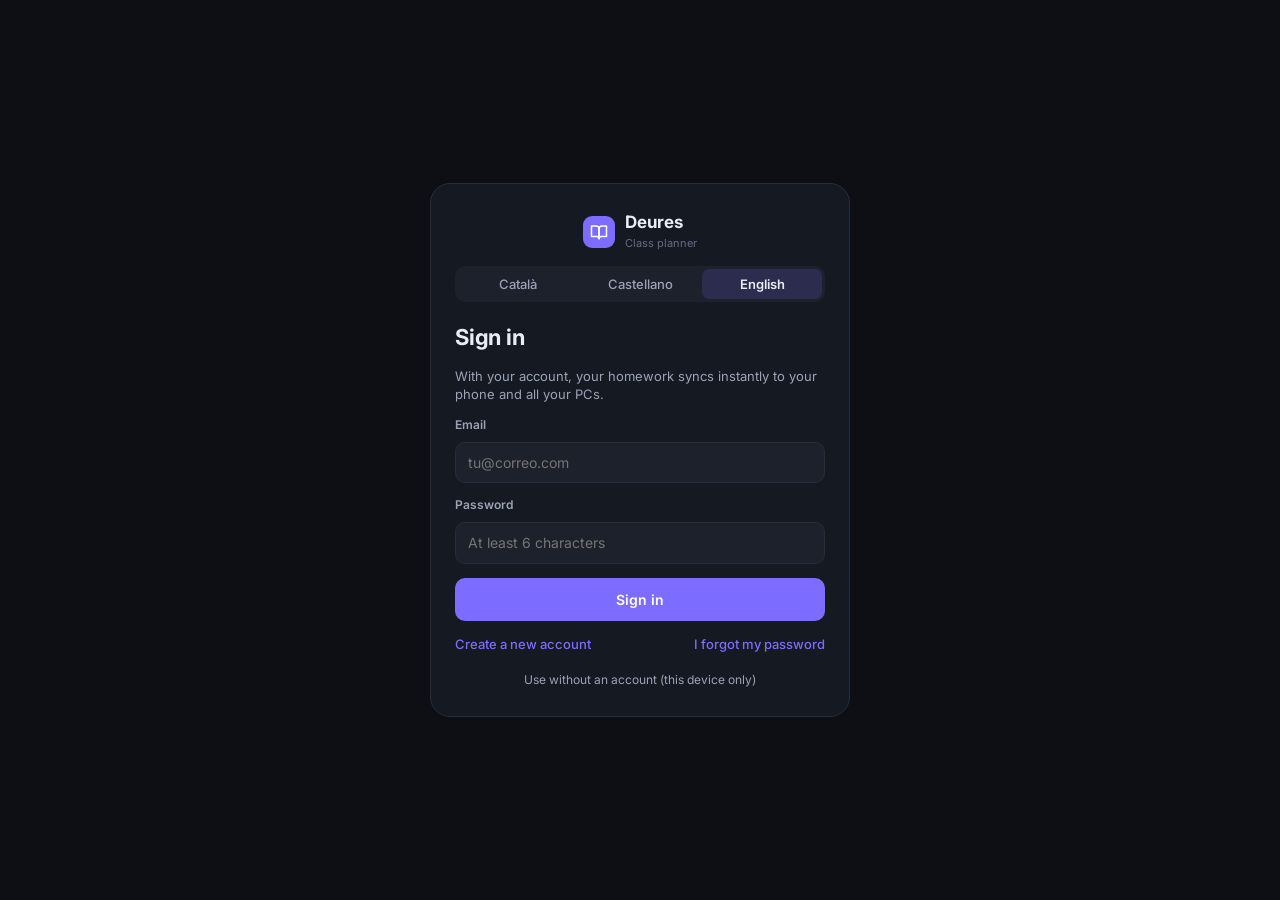
==== commit 5b26d34f: "Add files via upload" ====
--- a/index.html
+++ b/index.html
@@ -556,6 +556,10 @@
 'Deber':['Deure','Homework'],'Alta':['Alta','High'],'Media':['Mitjana','Medium'],'Baja':['Baixa','Low'],
 'Salud':['Salut','Health'],'Deporte':['Esport','Sport'],'Familia':['Família','Family'],'Social':['Social','Social'],'Recados':['Encàrrecs','Errands'],'Ocio':['Lleure','Leisure'],'Trabajo':['Feina','Work'],'Otro':['Altres','Other'],
 'Clase ':['Classe ','Class '],
+'No se puede conectar con el servidor. Revisa la conexión y vuelve a abrir la app.':["No es pot connectar amb el servidor. Revisa la connexió i torna a obrir l'app.",'Cannot reach the server. Check your connection and reopen the app.'],
+'El servidor tarda en responder.':['El servidor triga a respondre.','The server is taking too long to respond.'],
+'¿Tarda mucho? Recargar':['Triga molt? Recarregar','Taking too long? Reload'],
+'Detalle del error':["Detall de l'error",'Error detail'],
 'La app aún se está instalando. Espera unos segundos y vuelve a intentarlo.':["L'app encara s'està instal·lant. Espera uns segons i torna-ho a provar.",'The app is still installing. Wait a few seconds and try again.']
 };
 const DICT={ca:{},en:{}};
@@ -817,7 +821,8 @@
   loadSnap(LS.get(kCache())); OUT=LS.get(kOut())||{items:{},settings:null}; if(!OUT.items) OUT.items={};
   if(Object.keys(S.items).length||S.settings.updatedAt) S.ready=true;
   render();
-  fetchAll().catch(()=>{ S.ready=true; render(); });
+  fetchAll().catch(e=>{ S.syncErr=(e&&e.message)||String(e); S.ready=true; render(); });
+  setTimeout(()=>{ if(!S.ready){ S.ready=true; S.syncErr=S.syncErr||t('El servidor tarda en responder.'); render(); } },8000);
   subscribe(); flush();
   const tz=(Intl.DateTimeFormat().resolvedOptions().timeZone)||'Europe/Madrid';
   setTimeout(()=>{ if(S.mode==='cloud'&&(S.settings.tz!==tz||(!S.settings.lang))) saveSettings({tz,lang:S.settings.lang||LANG}); Push.refresh(); },1500);
@@ -838,7 +843,10 @@
       if(ev==='PASSWORD_RECOVERY'){ AUTH.recovery=true; S.mode='auth'; render(); return; }
       if(session&&session.user) setTimeout(()=>startCloud(session.user),0);
     });
-    const {data}=await SB.client.auth.getSession();
+    const res=await Promise.race([SB.client.auth.getSession(),new Promise(r=>setTimeout(()=>r({timeout:true}),8000))]);
+    if(res.timeout){ if(S.mode==='boot'){ S.mode='auth'; AUTH.err=t('No se puede conectar con el servidor. Revisa la conexión y vuelve a abrir la app.'); render(); } return; }
+    const data=res.data;
+    if(res.error) S.syncErr=res.error.message;
     if(data&&data.session) startCloud(data.session.user);
     else if(S.mode==='boot'){ S.mode='auth'; render(); }
   }catch(e){ startLocal(); }
@@ -932,7 +940,7 @@
   const now=cl.find(c=>toMin(c.start)<=m&&m<toMin(c.end)); const next=cl.find(c=>toMin(c.start)>m);
   return {now,next,list:cl};
 }
-const loading=()=>`<div class="empty-big" style="padding-top:120px">${ic('cloud')}<div><b>${t('Cargando tus datos…')}</b></div></div>`;
+const loading=()=>`<div class="empty-big" style="padding-top:120px">${ic('cloud')}<div><b>${t('Cargando tus datos…')}</b></div><button class="link" onclick="location.reload()">${t('¿Tarda mucho? Recargar')}</button></div>`;
 
 /* ================= VISTA: HOY ================= */
 function viewHoy(){
@@ -1134,7 +1142,7 @@
 function syncCard(){
   const si=syncInfo();
   const txt=S.mode==='cloud'?(S.pending?t('{n} cambios esperando conexión. Se enviarán solos.',{n:S.pending}):S.live?t('Tus datos se guardan en tu cuenta y llegan al momento a tu móvil y a tus PCs.'):t('Reconectando… mientras tanto puedes seguir usando la app: los cambios se guardan aquí y se envían al volver la conexión.')):t('Estás usando la app sin cuenta: los datos se guardan solo en este dispositivo.');
-  return `<div class="card"><div class="sync ${si.cls}" style="margin:0">${ic(si.icon,'s18')}<div><b>${si.label}</b><small>${si.hint}</small></div></div><p class="howto">${txt}</p>${S.mode==='cloud'?`<div class="row" style="justify-content:space-between"><span class="sec" style="font-size:13px">${esc(S.user.email||'')}</span><button class="btn ghost sm" data-act="logout">${ic('logout','s16')}${t('Cerrar sesión')}</button></div>`:HAS_CLOUD?`<button class="btn sm" data-act="go-login">${t('Entrar con mi cuenta')}</button>`:''}</div>`;
+  return `<div class="card"><div class="sync ${si.cls}" style="margin:0">${ic(si.icon,'s18')}<div><b>${si.label}</b><small>${si.hint}</small></div></div><p class="howto">${txt}</p>${S.syncErr&&S.mode==='cloud'?`<p class="err" style="font-size:12px">${t('Detalle del error')}: ${esc(S.syncErr)}</p>`:''}${S.mode==='cloud'?`<div class="row" style="justify-content:space-between"><span class="sec" style="font-size:13px">${esc(S.user.email||'')}</span><button class="btn ghost sm" data-act="logout">${ic('logout','s16')}${t('Cerrar sesión')}</button></div>`:HAS_CLOUD?`<button class="btn sm" data-act="go-login">${t('Entrar con mi cuenta')}</button>`:''}</div>`;
 }
 function notifCard(){
   const n=S.settings.notif, perm=Push.perm(), on=!!Push.sub;
